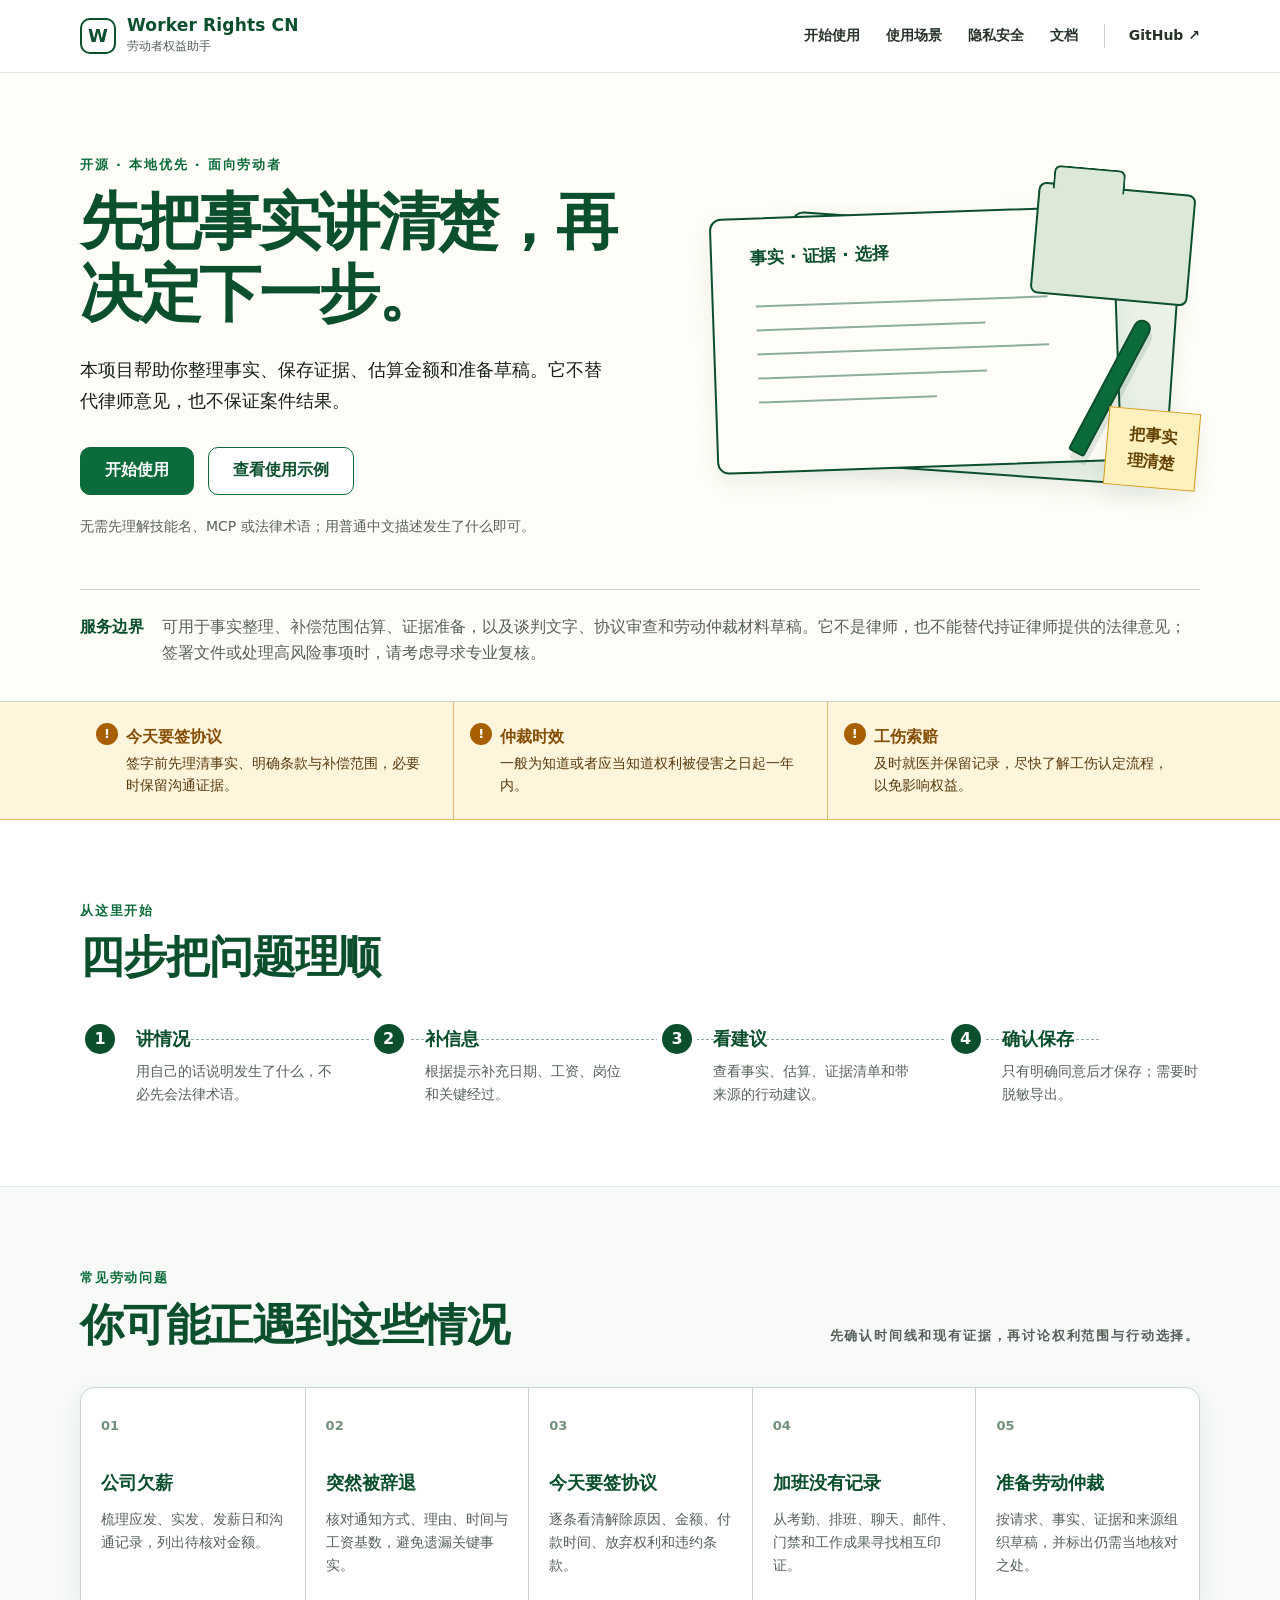
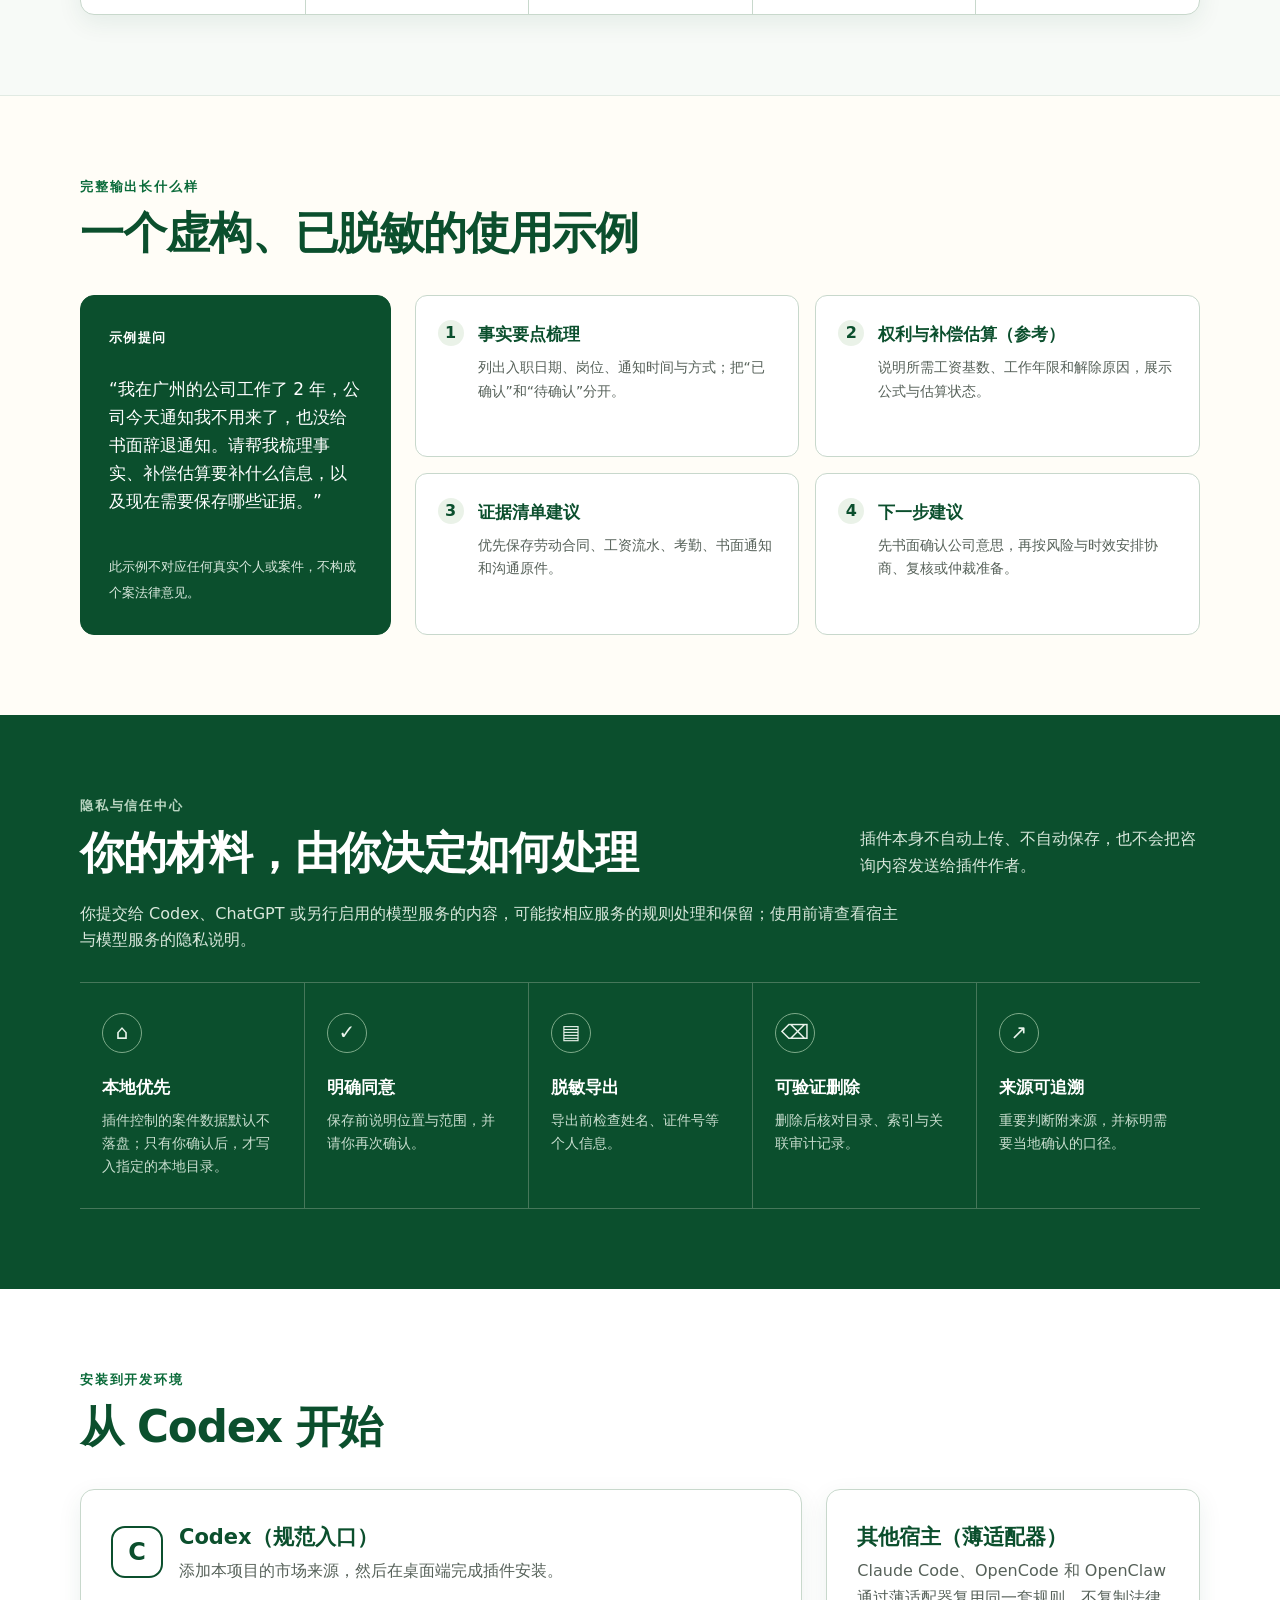
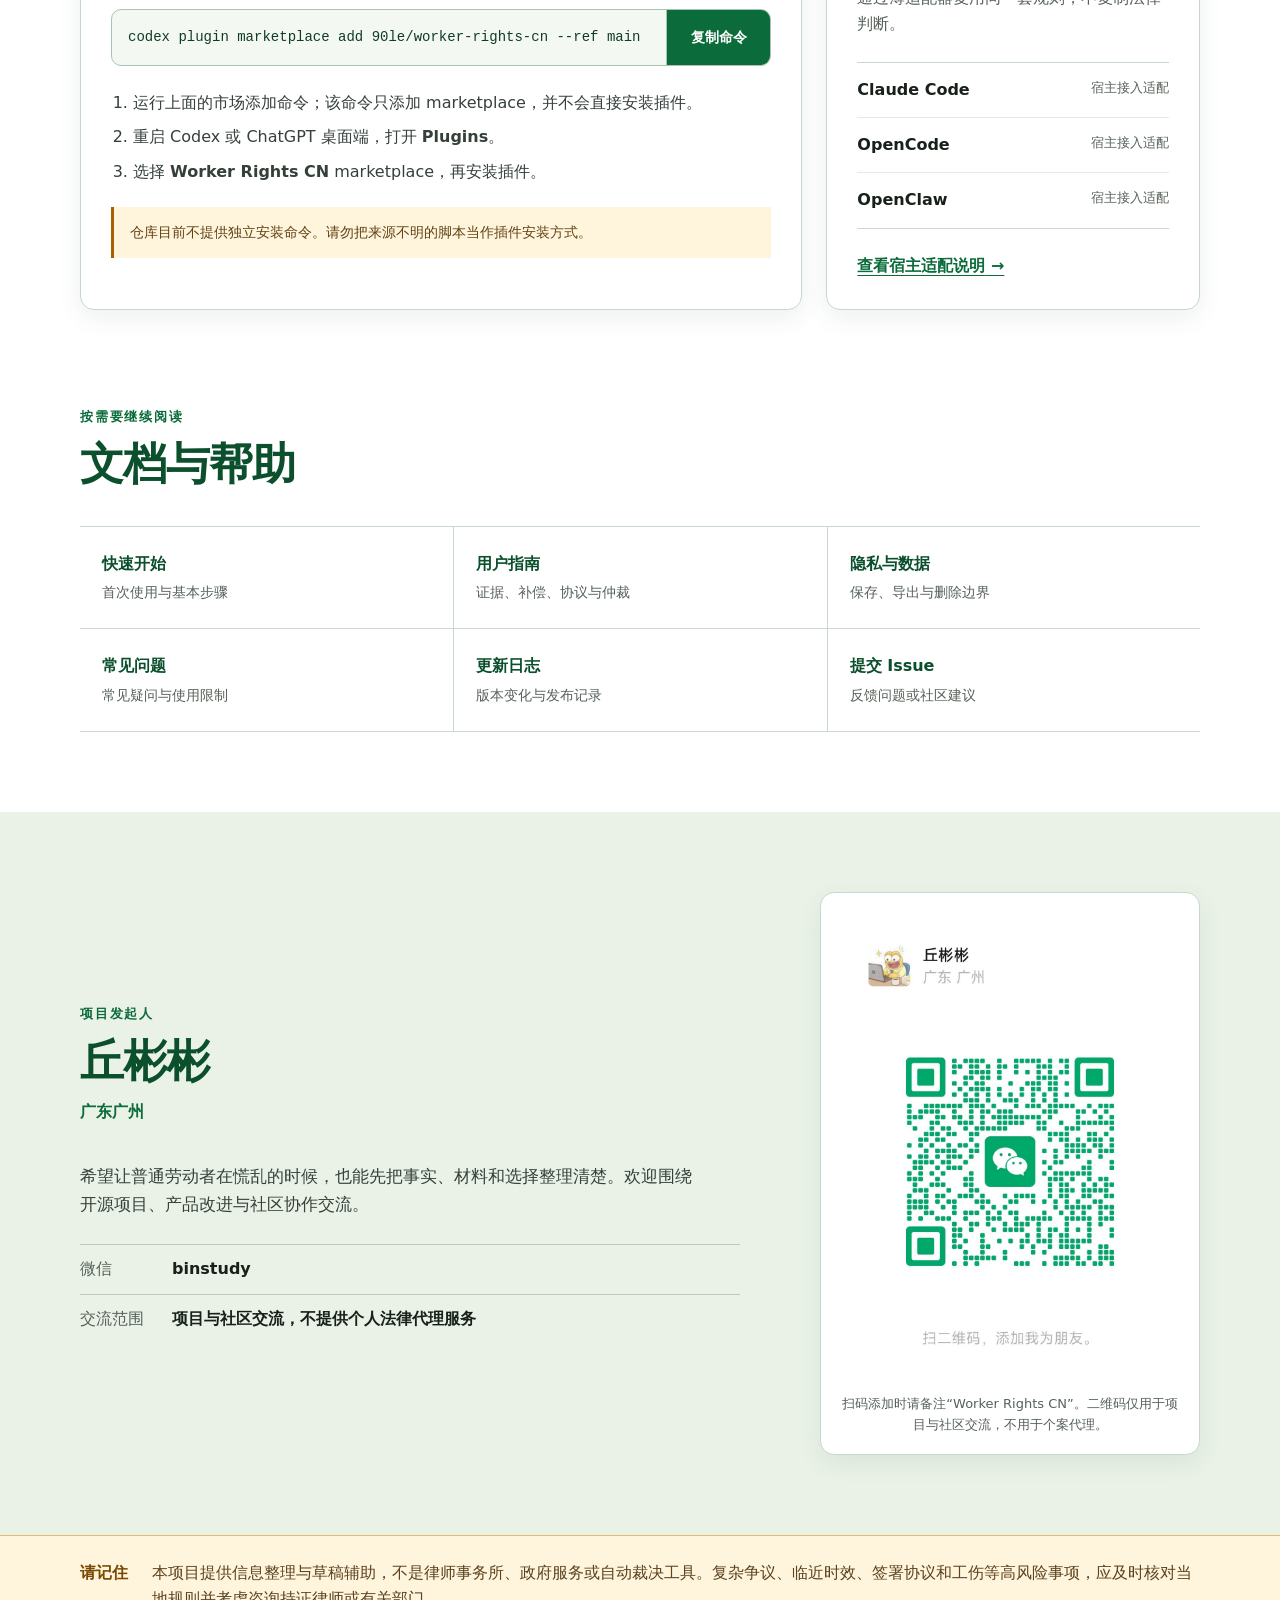
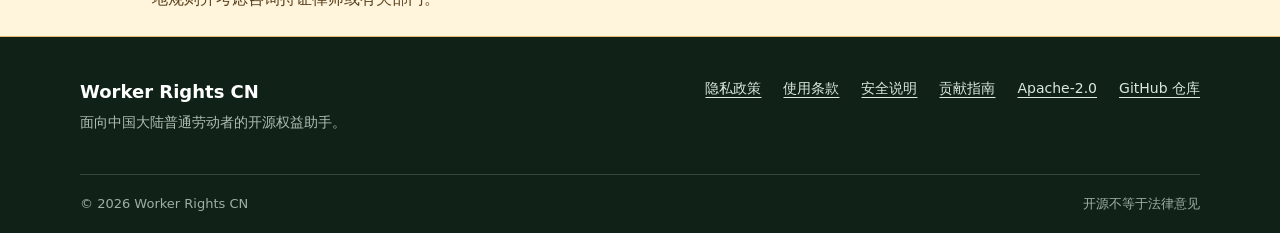
==== site/index.html @ 13c44853 "Initial open source release" ====
<!doctype html>
<html lang="zh-CN">
<head>
  <meta charset="utf-8">
  <meta name="viewport" content="width=device-width, initial-scale=1">
  <title>Worker Rights CN · 劳动者权益助手</title>
  <meta name="description" content="面向中国大陆普通劳动者的开源权益助手：整理事实、保存证据、估算金额和准备草稿。">
  <link rel="canonical" href="https://90le.github.io/worker-rights-cn/">
  <meta property="og:type" content="website">
  <meta property="og:title" content="Worker Rights CN · 劳动者权益助手">
  <meta property="og:description" content="先把事实讲清楚，再决定下一步。">
  <meta property="og:url" content="https://90le.github.io/worker-rights-cn/">
  <link rel="icon" href="assets/favicon.svg" type="image/svg+xml">
  <link rel="stylesheet" href="styles.css">
  <script src="script.js" defer></script>
</head>
<body>
  <a class="skip-link" href="#main-content">跳到主要内容</a>

  <header class="site-header">
    <div class="shell header-inner">
      <a class="brand" href="#top" aria-label="Worker Rights CN 首页">
        <span class="brand-mark" aria-hidden="true">W</span>
        <span><strong>Worker Rights CN</strong><small>劳动者权益助手</small></span>
      </a>
      <nav aria-label="主要导航">
        <a href="#start">开始使用</a>
        <a href="#scenarios">使用场景</a>
        <a href="#privacy">隐私安全</a>
        <a href="#docs">文档</a>
        <a class="github-link" href="https://github.com/90le/worker-rights-cn">GitHub<span aria-hidden="true"> ↗</span></a>
      </nav>
    </div>
  </header>

  <main id="main-content">
    <section class="hero" id="top" aria-labelledby="hero-title">
      <div class="shell hero-grid">
        <div class="hero-copy">
          <p class="project-label">开源 · 本地优先 · 面向劳动者</p>
          <h1 id="hero-title">先把事实讲清楚，再决定下一步。</h1>
          <p class="hero-lead">本项目帮助你整理事实、保存证据、估算金额和准备草稿。它不替代律师意见，也不保证案件结果。</p>
          <div class="hero-actions">
            <a class="button button-primary" href="#install">开始使用</a>
            <a class="button button-secondary" href="#example">查看使用示例</a>
          </div>
          <p class="hero-note">无需先理解技能名、MCP 或法律术语；用普通中文描述发生了什么即可。</p>
        </div>
        <div class="hero-art" aria-hidden="true">
          <div class="paper-stack paper-back"></div>
          <div class="paper-stack paper-front">
            <span class="paper-line line-long"></span><span class="paper-line"></span><span class="paper-line line-long"></span>
            <span class="paper-line"></span><span class="paper-line line-short"></span>
          </div>
          <div class="folder-shape"></div>
          <div class="pen-shape"></div>
          <div class="sticky-note">把事实<br>理清楚</div>
        </div>
      </div>
      <div class="shell boundary" aria-label="服务边界">
        <strong>服务边界</strong>
        <p>可用于事实整理、补偿范围估算、证据准备，以及谈判文字、协议审查和劳动仲裁材料草稿。它不是律师，也不能替代持证律师提供的法律意见；签署文件或处理高风险事项时，请考虑寻求专业复核。</p>
      </div>
    </section>

    <aside class="urgent-strip" aria-label="紧急提醒">
      <div class="shell urgent-grid">
        <article><strong>今天要签协议</strong><p>签字前先理清事实、明确条款与补偿范围，必要时保留沟通证据。</p></article>
        <article><strong>仲裁时效</strong><p>一般为知道或者应当知道权利被侵害之日起一年内。</p></article>
        <article><strong>工伤索赔</strong><p>及时就医并保留记录，尽快了解工伤认定流程，以免影响权益。</p></article>
      </div>
    </aside>

    <section class="section workflow" id="start" aria-labelledby="workflow-title">
      <div class="shell">
        <div class="section-heading"><p>从这里开始</p><h2 id="workflow-title">四步把问题理顺</h2></div>
        <ol class="step-rail">
          <li><span class="step-number">1</span><div><h3>讲情况</h3><p>用自己的话说明发生了什么，不必先会法律术语。</p></div></li>
          <li><span class="step-number">2</span><div><h3>补信息</h3><p>根据提示补充日期、工资、岗位和关键经过。</p></div></li>
          <li><span class="step-number">3</span><div><h3>看建议</h3><p>查看事实、估算、证据清单和带来源的行动建议。</p></div></li>
          <li><span class="step-number">4</span><div><h3>确认保存</h3><p>只有明确同意后才保存；需要时脱敏导出。</p></div></li>
        </ol>
      </div>
    </section>

    <section class="section scenarios" id="scenarios" aria-labelledby="scenarios-title">
      <div class="shell">
        <div class="section-heading split-heading"><div><p>常见劳动问题</p><h2 id="scenarios-title">你可能正遇到这些情况</h2></div><p>先确认时间线和现有证据，再讨论权利范围与行动选择。</p></div>
        <div class="scenario-list">
          <article><span>01</span><div><h3>公司欠薪</h3><p>梳理应发、实发、发薪日和沟通记录，列出待核对金额。</p></div></article>
          <article><span>02</span><div><h3>突然被辞退</h3><p>核对通知方式、理由、时间与工资基数，避免遗漏关键事实。</p></div></article>
          <article><span>03</span><div><h3>今天要签协议</h3><p>逐条看清解除原因、金额、付款时间、放弃权利和违约条款。</p></div></article>
          <article><span>04</span><div><h3>加班没有记录</h3><p>从考勤、排班、聊天、邮件、门禁和工作成果寻找相互印证。</p></div></article>
          <article><span>05</span><div><h3>准备劳动仲裁</h3><p>按请求、事实、证据和来源组织草稿，并标出仍需当地核对之处。</p></div></article>
        </div>
      </div>
    </section>

    <section class="section example" id="example" aria-labelledby="example-title">
      <div class="shell">
        <div class="section-heading"><p>完整输出长什么样</p><h2 id="example-title">一个虚构、已脱敏的使用示例</h2></div>
        <div class="example-layout">
          <aside class="sample-prompt">
            <span>示例提问</span>
            <p>“我在广州的公司工作了 2 年，公司今天通知我不用来了，也没给书面辞退通知。请帮我梳理事实、补偿估算要补什么信息，以及现在需要保存哪些证据。”</p>
            <small>此示例不对应任何真实个人或案件，不构成个案法律意见。</small>
          </aside>
          <div class="answer-grid" aria-label="示例回答的四个部分">
            <article><b>1</b><h3>事实要点梳理</h3><p>列出入职日期、岗位、通知时间与方式；把“已确认”和“待确认”分开。</p></article>
            <article><b>2</b><h3>权利与补偿估算（参考）</h3><p>说明所需工资基数、工作年限和解除原因，展示公式与估算状态。</p></article>
            <article><b>3</b><h3>证据清单建议</h3><p>优先保存劳动合同、工资流水、考勤、书面通知和沟通原件。</p></article>
            <article><b>4</b><h3>下一步建议</h3><p>先书面确认公司意思，再按风险与时效安排协商、复核或仲裁准备。</p></article>
          </div>
        </div>
      </div>
    </section>

    <section class="section trust" id="privacy" aria-labelledby="privacy-title">
      <div class="shell">
        <div class="section-heading light-heading"><p>隐私与信任中心</p><h2 id="privacy-title">你的材料，由你决定如何处理</h2><span>插件本身不自动上传、不自动保存，也不会把咨询内容发送给插件作者。</span></div>
        <p class="host-privacy-note">你提交给 Codex、ChatGPT 或另行启用的模型服务的内容，可能按相应服务的规则处理和保留；使用前请查看宿主与模型服务的隐私说明。</p>
        <div class="trust-rail">
          <article><span aria-hidden="true">⌂</span><h3>本地优先</h3><p>插件控制的案件数据默认不落盘；只有你确认后，才写入指定的本地目录。</p></article>
          <article><span aria-hidden="true">✓</span><h3>明确同意</h3><p>保存前说明位置与范围，并请你再次确认。</p></article>
          <article><span aria-hidden="true">▤</span><h3>脱敏导出</h3><p>导出前检查姓名、证件号等个人信息。</p></article>
          <article><span aria-hidden="true">⌫</span><h3>可验证删除</h3><p>删除后核对目录、索引与关联审计记录。</p></article>
          <article><span aria-hidden="true">↗</span><h3>来源可追溯</h3><p>重要判断附来源，并标明需要当地确认的口径。</p></article>
        </div>
      </div>
    </section>

    <section class="section install" id="install" aria-labelledby="install-title">
      <div class="shell">
        <div class="section-heading"><p>安装到开发环境</p><h2 id="install-title">从 Codex 开始</h2></div>
        <div class="install-layout">
          <article class="codex-card">
            <div><span class="host-logo" aria-hidden="true">C</span><div><h3>Codex（规范入口）</h3><p>添加本项目的市场来源，然后在桌面端完成插件安装。</p></div></div>
            <div class="command-row">
              <code>codex plugin marketplace add 90le/worker-rights-cn --ref main</code>
              <button type="button" onclick="copyInstallCommand(this)" aria-label="复制 Codex 市场命令">复制命令</button>
            </div>
            <ol>
              <li>运行上面的市场添加命令；该命令只添加 marketplace，并不会直接安装插件。</li>
              <li>重启 Codex 或 ChatGPT 桌面端，打开 <strong>Plugins</strong>。</li>
              <li>选择 <strong>Worker Rights CN</strong> marketplace，再安装插件。</li>
            </ol>
            <p class="install-warning">仓库目前不提供独立安装命令。请勿把来源不明的脚本当作插件安装方式。</p>
          </article>
          <div class="adapter-panel">
            <h3>其他宿主（薄适配器）</h3>
            <p>Claude Code、OpenCode 和 OpenClaw 通过薄适配器复用同一套规则，不复制法律判断。</p>
            <ul><li><strong>Claude Code</strong><span>宿主接入适配</span></li><li><strong>OpenCode</strong><span>宿主接入适配</span></li><li><strong>OpenClaw</strong><span>宿主接入适配</span></li></ul>
            <a href="https://github.com/90le/worker-rights-cn/blob/main/plugins/worker-rights-cn/adapters/README.md">查看宿主适配说明<span aria-hidden="true"> →</span></a>
          </div>
        </div>
      </div>
    </section>

    <section class="section docs" id="docs" aria-labelledby="docs-title">
      <div class="shell">
        <div class="section-heading"><p>按需要继续阅读</p><h2 id="docs-title">文档与帮助</h2></div>
        <div class="doc-links">
          <a href="https://github.com/90le/worker-rights-cn/blob/main/docs/%E5%BF%AB%E9%80%9F%E5%BC%80%E5%A7%8B.md"><strong>快速开始</strong><span>首次使用与基本步骤</span></a>
          <a href="https://github.com/90le/worker-rights-cn/tree/main/docs"><strong>用户指南</strong><span>证据、补偿、协议与仲裁</span></a>
          <a href="https://github.com/90le/worker-rights-cn/blob/main/docs/%E9%9A%90%E7%A7%81%E4%B8%8E%E6%9C%AC%E5%9C%B0%E5%AD%98%E5%82%A8.md"><strong>隐私与数据</strong><span>保存、导出与删除边界</span></a>
          <a href="https://github.com/90le/worker-rights-cn/blob/main/docs/%E5%B8%B8%E8%A7%81%E9%97%AE%E9%A2%98.md"><strong>常见问题</strong><span>常见疑问与使用限制</span></a>
          <a href="https://github.com/90le/worker-rights-cn/blob/main/CHANGELOG.md"><strong>更新日志</strong><span>版本变化与发布记录</span></a>
          <a href="https://github.com/90le/worker-rights-cn/issues"><strong>提交 Issue</strong><span>反馈问题或社区建议</span></a>
        </div>
      </div>
    </section>

    <section class="section author" aria-labelledby="author-title">
      <div class="shell author-layout">
        <div class="author-copy">
          <p>项目发起人</p>
          <h2 id="author-title">丘彬彬</h2>
          <span class="location">广东广州</span>
          <p>希望让普通劳动者在慌乱的时候，也能先把事实、材料和选择整理清楚。欢迎围绕开源项目、产品改进与社区协作交流。</p>
          <dl><div><dt>微信</dt><dd>binstudy</dd></div><div><dt>交流范围</dt><dd>项目与社区交流，不提供个人法律代理服务</dd></div></dl>
        </div>
        <figure class="author-contact">
          <img class="author-image" src="assets/author-wechat.jpg" alt="丘彬彬的微信联系二维码" width="860" height="1160">
          <figcaption>扫码添加时请备注“Worker Rights CN”。二维码仅用于项目与社区交流，不用于个案代理。</figcaption>
        </figure>
      </div>
    </section>

    <aside class="closing-boundary">
      <div class="shell"><strong>请记住</strong><p>本项目提供信息整理与草稿辅助，不是律师事务所、政府服务或自动裁决工具。复杂争议、临近时效、签署协议和工伤等高风险事项，应及时核对当地规则并考虑咨询持证律师或有关部门。</p></div>
    </aside>
  </main>

  <footer class="site-footer">
    <div class="shell footer-top">
      <div><strong>Worker Rights CN</strong><p>面向中国大陆普通劳动者的开源权益助手。</p></div>
      <nav aria-label="政策与社区链接">
        <a href="https://90le.github.io/worker-rights-cn/privacy.html">隐私政策</a>
        <a href="https://90le.github.io/worker-rights-cn/terms.html">使用条款</a>
        <a href="https://90le.github.io/worker-rights-cn/security.html">安全说明</a>
        <a href="https://github.com/90le/worker-rights-cn/blob/main/CONTRIBUTING.md">贡献指南</a>
        <a href="https://github.com/90le/worker-rights-cn/blob/main/LICENSE">Apache-2.0</a>
        <a href="https://github.com/90le/worker-rights-cn">GitHub 仓库</a>
      </nav>
    </div>
    <div class="shell footer-bottom"><span>© 2026 Worker Rights CN</span><span>开源不等于法律意见</span></div>
  </footer>
</body>
</html>
---- site/styles.css ----
:root {
  color-scheme: light;
  --green-900: #0b4f2d;
  --green-700: #0b6b3a;
  --green-100: #eaf2e8;
  --paper: #fffdf7;
  --white: #ffffff;
  --ink: #172019;
  --muted: #566159;
  --border: #c8d8cc;
  --amber: #a85f00;
  --amber-pale: #fff4dc;
  --shadow: 0 8px 24px rgba(11, 79, 45, 0.08);
  --font: system-ui, -apple-system, BlinkMacSystemFont, "Segoe UI", "PingFang SC", "Microsoft YaHei", sans-serif;
}

*, *::before, *::after { box-sizing: border-box; }
html { scroll-behavior: smooth; }
body { margin: 0; background: var(--white); color: var(--ink); font-family: var(--font); font-size: 16px; line-height: 1.65; }
img { display: block; max-width: 100%; }
a { color: inherit; text-decoration-thickness: 1px; text-underline-offset: 4px; }
button, a { -webkit-tap-highlight-color: transparent; }
button { font: 700 14px/1 var(--font); }
.shell { width: min(1120px, calc(100% - 48px)); margin-inline: auto; }
.skip-link { position: fixed; z-index: 100; top: 8px; left: 8px; padding: 10px 16px; background: var(--green-900); color: var(--white); transform: translateY(-160%); }
.skip-link:focus { transform: translateY(0); }
:focus-visible { outline: 3px solid #172019; outline-offset: 4px; border-radius: 4px; box-shadow: 0 0 0 7px #ffffff; }

.site-header { position: sticky; z-index: 20; top: 0; border-bottom: 1px solid #dfe9e1; background: rgba(255, 255, 255, 0.96); }
.header-inner { min-height: 72px; display: flex; align-items: center; justify-content: space-between; gap: 32px; }
.brand { display: flex; align-items: center; gap: 11px; color: var(--green-900); text-decoration: none; }
.brand-mark { width: 36px; height: 36px; display: grid; place-items: center; border: 2px solid var(--green-900); border-radius: 10px; font-size: 18px; font-weight: 900; }
.brand strong { display: block; font-size: 17px; line-height: 1.2; letter-spacing: .01em; }
.brand small { display: block; margin-top: 2px; color: var(--muted); font-size: 12px; }
.site-header nav { display: flex; align-items: center; gap: 26px; }
.site-header nav a { color: #273329; font-size: 14px; font-weight: 650; text-decoration: none; }
.site-header nav a:hover { color: var(--green-700); }
.github-link { padding-left: 24px; border-left: 1px solid var(--border); }

.hero { padding: 68px 0 34px; background: var(--paper); border-bottom: 1px solid var(--border); }
.hero-grid { display: grid; grid-template-columns: 1.02fr .98fr; align-items: center; gap: 64px; min-height: 410px; }
.project-label, .section-heading > p, .section-heading > div > p, .author-copy > p:first-child { margin: 0 0 10px; color: var(--green-700); font-size: 13px; font-weight: 800; letter-spacing: .14em; }
.hero h1 { margin: 0; max-width: 680px; color: var(--green-900); font-size: clamp(42px, 5vw, 62px); line-height: 1.16; letter-spacing: -.04em; }
.hero-lead { max-width: 620px; margin: 24px 0 0; font-size: 18px; line-height: 1.75; }
.hero-actions { display: flex; gap: 14px; margin-top: 30px; }
.button { display: inline-flex; min-height: 48px; align-items: center; justify-content: center; padding: 0 24px; border: 1px solid var(--green-700); border-radius: 10px; font-weight: 750; text-decoration: none; }
.button-primary { background: var(--green-700); color: var(--white); }
.button-primary:hover { background: var(--green-900); }
.button-secondary { background: var(--white); color: var(--green-900); }
.hero-note { margin: 20px 0 0; color: var(--muted); font-size: 14px; }
.hero-art { position: relative; height: 340px; }
.paper-stack { position: absolute; border: 2px solid var(--green-900); border-radius: 12px; background: var(--paper); box-shadow: var(--shadow); }
.paper-back { inset: 48px 26px 42px 100px; transform: rotate(4deg); background: var(--green-100); }
.paper-front { inset: 36px 82px 48px 30px; padding: 64px 42px 32px; transform: rotate(-2deg); }
.paper-front::before { content: "事实 · 证据 · 选择"; position: absolute; top: 24px; left: 38px; color: var(--green-900); font-size: 17px; font-weight: 800; }
.paper-line { display: block; width: 72%; height: 2px; margin: 22px 0; background: #8daf9a; }
.line-long { width: 92%; }
.line-short { width: 56%; }
.folder-shape { position: absolute; top: 12px; right: 8px; width: 158px; height: 112px; border: 2px solid var(--green-900); border-radius: 8px; background: #dce9d8; transform: rotate(5deg); }
.folder-shape::before { content: ""; position: absolute; top: -20px; left: 12px; width: 72px; height: 24px; border: 2px solid var(--green-900); border-bottom: 0; border-radius: 7px 7px 0 0; background: #dce9d8; }
.pen-shape { position: absolute; z-index: 3; right: 80px; bottom: 54px; width: 18px; height: 150px; border: 2px solid var(--green-900); border-radius: 9px 9px 3px 3px; background: var(--green-700); transform: rotate(28deg); box-shadow: 5px 7px 0 rgba(11, 79, 45, .12); }
.sticky-note { position: absolute; z-index: 4; right: 2px; bottom: 28px; width: 92px; min-height: 78px; display: grid; place-items: center; padding: 10px; border: 1px solid #cf991d; background: #fff1be; color: #634100; text-align: center; font-weight: 800; transform: rotate(5deg); box-shadow: var(--shadow); }
.boundary { display: flex; gap: 18px; margin-top: 38px; padding-top: 24px; border-top: 1px solid var(--border); }
.boundary strong { flex: 0 0 auto; color: var(--green-900); }
.boundary p { margin: 0; color: var(--muted); }

.urgent-strip { border-bottom: 1px solid #e4b86e; background: var(--amber-pale); color: #583a0d; }
.urgent-grid { display: grid; grid-template-columns: repeat(3, 1fr); }
.urgent-grid article { position: relative; padding: 22px 30px 22px 46px; }
.urgent-grid article + article { border-left: 1px solid #e4b86e; }
.urgent-grid article::before { content: "!"; position: absolute; left: 16px; top: 21px; width: 22px; height: 22px; display: grid; place-items: center; border-radius: 50%; background: var(--amber); color: var(--white); font-size: 13px; font-weight: 900; }
.urgent-grid strong { color: #854e05; }
.urgent-grid p { margin: 3px 0 0; font-size: 14px; line-height: 1.55; }

.section { padding: 80px 0; }
.section-heading { margin-bottom: 36px; }
.section-heading h2, .author h2 { margin: 0; color: var(--green-900); font-size: clamp(30px, 3.4vw, 44px); line-height: 1.2; letter-spacing: -.025em; }
.split-heading { display: flex; align-items: end; justify-content: space-between; gap: 48px; }
.split-heading > p { max-width: 420px; margin: 0 0 4px; color: var(--muted); }
.step-rail { position: relative; display: grid; grid-template-columns: repeat(4, 1fr); gap: 34px; margin: 0; padding: 0; list-style: none; }
.step-rail::before { content: ""; position: absolute; top: 20px; right: 9%; left: 9%; border-top: 1px dashed #8eaf98; }
.step-rail li { position: relative; display: flex; gap: 16px; align-items: flex-start; }
.step-number { position: relative; z-index: 1; flex: 0 0 40px; height: 40px; display: grid; place-items: center; border: 5px solid var(--white); border-radius: 50%; background: var(--green-900); color: var(--white); font-weight: 800; }
.step-rail h3 { margin: 5px 0 6px; color: var(--green-900); font-size: 18px; }
.step-rail p { margin: 0; color: var(--muted); font-size: 14px; }

.scenarios { background: #f7faf7; border-block: 1px solid #e1eae3; }
.scenario-list { display: grid; grid-template-columns: repeat(5, 1fr); border: 1px solid var(--border); border-radius: 14px; background: var(--white); overflow: hidden; box-shadow: var(--shadow); }
.scenario-list article { min-height: 226px; padding: 24px 20px; }
.scenario-list article + article { border-left: 1px solid var(--border); }
.scenario-list span { color: #72917c; font-size: 13px; font-weight: 800; }
.scenario-list h3 { margin: 30px 0 10px; color: var(--green-900); font-size: 18px; }
.scenario-list p { margin: 0; color: var(--muted); font-size: 14px; }

.example { background: var(--paper); }
.example-layout { display: grid; grid-template-columns: .85fr 2.15fr; gap: 24px; }
.sample-prompt { padding: 28px; border: 1px solid var(--green-900); border-radius: 14px; background: var(--green-900); color: var(--white); }
.sample-prompt span { font-size: 13px; font-weight: 800; letter-spacing: .1em; }
.sample-prompt p { margin: 24px 0 38px; font-size: 17px; }
.sample-prompt small { color: #d8e8dd; }
.answer-grid { display: grid; grid-template-columns: repeat(2, 1fr); gap: 16px; }
.answer-grid article { position: relative; padding: 24px 24px 24px 62px; border: 1px solid var(--border); border-radius: 12px; background: var(--white); }
.answer-grid b { position: absolute; top: 24px; left: 22px; width: 26px; height: 26px; display: grid; place-items: center; border-radius: 50%; background: var(--green-100); color: var(--green-900); }
.answer-grid h3 { margin: 0 0 8px; color: var(--green-900); font-size: 17px; }
.answer-grid p { margin: 0; color: var(--muted); font-size: 14px; }

.trust { background: var(--green-900); color: var(--white); }
.light-heading { display: grid; grid-template-columns: 1fr auto; align-items: end; }
.light-heading > p { grid-column: 1 / -1; color: #b9d5c1; }
.light-heading h2 { color: var(--white); }
.light-heading span { max-width: 340px; color: #d9e8dc; }
.host-privacy-note { max-width: 820px; margin: -14px 0 28px; color: #d9e8dc; }
.trust-rail { display: grid; grid-template-columns: repeat(5, 1fr); border-block: 1px solid #46775a; }
.trust-rail article { padding: 30px 22px; }
.trust-rail article + article { border-left: 1px solid #46775a; }
.trust-rail article > span { width: 40px; height: 40px; display: grid; place-items: center; border: 1px solid #7daa89; border-radius: 50%; color: #eaf4ec; font-size: 20px; }
.trust-rail h3 { margin: 20px 0 8px; font-size: 17px; }
.trust-rail p { margin: 0; color: #c8ddce; font-size: 14px; }

.install-layout { display: grid; grid-template-columns: 1.45fr .75fr; gap: 24px; }
.codex-card, .adapter-panel { padding: 30px; border: 1px solid var(--border); border-radius: 14px; background: var(--white); box-shadow: var(--shadow); }
.codex-card > div:first-child { display: flex; align-items: center; gap: 16px; }
.host-logo { flex: 0 0 52px; height: 52px; display: grid; place-items: center; border: 2px solid var(--green-900); border-radius: 14px; color: var(--green-900); font-size: 24px; font-weight: 900; }
.codex-card h3, .adapter-panel h3 { margin: 0; color: var(--green-900); font-size: 21px; }
.codex-card > div:first-child p, .adapter-panel > p { margin: 4px 0 0; color: var(--muted); }
.command-row { display: flex; align-items: stretch; margin: 24px 0; border: 1px solid #abc3b1; border-radius: 10px; overflow: hidden; background: #f3f8f3; }
.command-row code { min-width: 0; flex: 1; padding: 16px; overflow-wrap: anywhere; color: #123b23; font-family: ui-monospace, SFMono-Regular, Consolas, monospace; font-size: 14px; }
.command-row button { min-width: 104px; border: 0; border-left: 1px solid #abc3b1; background: var(--green-700); color: var(--white); cursor: pointer; }
.command-row button:hover { background: var(--green-900); }
.codex-card ol { padding-left: 22px; color: #354039; }
.codex-card li + li { margin-top: 8px; }
.install-warning { margin: 22px 0 0; padding: 14px 16px; border-left: 3px solid var(--amber); background: var(--amber-pale); color: #614313; font-size: 14px; }
.adapter-panel ul { margin: 24px 0; padding: 0; border-block: 1px solid var(--border); list-style: none; }
.adapter-panel li { display: flex; justify-content: space-between; gap: 12px; padding: 14px 0; }
.adapter-panel li + li { border-top: 1px solid #e3ebe5; }
.adapter-panel li span { color: var(--muted); font-size: 13px; }
.adapter-panel a { color: var(--green-700); font-weight: 750; }

.docs { padding-top: 16px; }
.doc-links { display: grid; grid-template-columns: repeat(3, 1fr); border-block: 1px solid var(--border); }
.doc-links a { display: flex; flex-direction: column; padding: 24px 22px; text-decoration: none; }
.doc-links a:nth-child(-n + 3) { border-bottom: 1px solid var(--border); }
.doc-links a:not(:nth-child(3n + 1)) { border-left: 1px solid var(--border); }
.doc-links a:hover { background: var(--green-100); }
.doc-links strong { color: var(--green-900); }
.doc-links span { margin-top: 4px; color: var(--muted); font-size: 14px; }

.author { background: var(--green-100); }
.author-layout { display: grid; grid-template-columns: 1fr 380px; align-items: center; gap: 80px; }
.location { display: inline-block; margin: 12px 0 20px; color: var(--green-700); font-weight: 750; }
.author-copy > p:not(:first-child) { max-width: 620px; color: #354139; font-size: 17px; }
.author-copy dl { margin: 26px 0 0; }
.author-copy dl div { display: grid; grid-template-columns: 92px 1fr; padding: 11px 0; border-top: 1px solid #b9ccbd; }
.author-copy dt { color: var(--muted); }
.author-copy dd { margin: 0; font-weight: 700; }
.author-contact { margin: 0; padding: 18px; border: 1px solid var(--border); border-radius: 14px; background: var(--white); box-shadow: var(--shadow); }
.author-image { width: 100%; max-height: 470px; object-fit: contain; background: var(--white); }
.author-contact figcaption { margin-top: 12px; color: var(--muted); font-size: 13px; text-align: center; }

.closing-boundary { border-block: 1px solid #e4b86e; background: var(--amber-pale); }
.closing-boundary .shell { display: flex; gap: 24px; padding-block: 24px; }
.closing-boundary strong { flex: 0 0 auto; color: #794802; }
.closing-boundary p { margin: 0; color: #5b421d; }
.site-footer { background: #102218; color: #dce8df; }
.footer-top { display: flex; justify-content: space-between; gap: 48px; padding-block: 40px; }
.footer-top strong { color: var(--white); font-size: 18px; }
.footer-top p { margin: 4px 0 0; color: #aebeb2; font-size: 14px; }
.footer-top nav { display: flex; flex-wrap: wrap; justify-content: flex-end; gap: 12px 22px; max-width: 580px; }
.footer-top nav a { color: #dce8df; font-size: 14px; }
.footer-bottom { display: flex; justify-content: space-between; padding-block: 18px; border-top: 1px solid #34463a; color: #9eb0a3; font-size: 13px; }

@media (max-width: 1024px) {
  .site-header nav { gap: 16px; }
  .hero-grid { gap: 24px; }
  .hero-art { transform: scale(.88); transform-origin: center; }
  .step-rail { grid-template-columns: repeat(2, 1fr); row-gap: 28px; }
  .step-rail::before { display: none; }
  .scenario-list { grid-template-columns: repeat(2, 1fr); }
  .scenario-list article { min-height: 180px; border-bottom: 1px solid var(--border); }
  .scenario-list article + article { border-left: 0; }
  .scenario-list article:nth-child(even) { border-left: 1px solid var(--border); }
  .scenario-list article:last-child { grid-column: 1 / -1; border-bottom: 0; }
  .trust-rail { grid-template-columns: repeat(3, 1fr); }
  .trust-rail article + article { border-left: 0; }
  .trust-rail article:not(:nth-child(3n + 1)) { border-left: 1px solid #46775a; }
  .trust-rail article:nth-child(-n + 3) { border-bottom: 1px solid #46775a; }
  .install-layout { grid-template-columns: 1fr; }
}

@media (max-width: 767px) {
  .shell { width: min(100% - 40px, 1120px); }
  .site-header { position: static; }
  .header-inner { display: block; padding-block: 14px; }
  .brand { width: max-content; }
  .site-header nav { margin-top: 14px; padding-top: 12px; border-top: 1px solid #e3ebe5; gap: 10px 18px; flex-wrap: wrap; }
  .site-header nav a { font-size: 13px; }
  .github-link { padding-left: 0; border-left: 0; }
  .hero { padding-top: 46px; }
  .hero-grid { grid-template-columns: 1fr; }
  .hero h1 { font-size: clamp(39px, 12vw, 52px); }
  .hero-lead { font-size: 17px; }
  .hero-actions { flex-direction: column; }
  .button { width: 100%; }
  .hero-art { height: 300px; transform: none; }
  .paper-back { inset: 45px 20px 36px 70px; }
  .paper-front { inset: 35px 60px 44px 4px; padding-inline: 28px; }
  .folder-shape { width: 130px; height: 96px; }
  .pen-shape { right: 60px; }
  .sticky-note { right: -5px; bottom: 20px; }
  .boundary { display: block; margin-top: 20px; }
  .boundary p { margin-top: 6px; }
  .urgent-grid { grid-template-columns: 1fr; }
  .urgent-grid article + article { border-top: 1px solid #e4b86e; border-left: 0; }
  .section { padding: 60px 0; }
  .split-heading, .light-heading { display: block; }
  .split-heading > p, .light-heading span { display: block; margin-top: 16px; }
  .step-rail { grid-template-columns: 1fr; }
  .scenario-list { grid-template-columns: 1fr; }
  .scenario-list article, .scenario-list article:nth-child(even) { min-height: 0; border-right: 0; border-bottom: 1px solid var(--border); border-left: 0; }
  .scenario-list article:last-child { grid-column: auto; }
  .scenario-list h3 { margin-top: 16px; }
  .example-layout, .answer-grid { grid-template-columns: 1fr; }
  .trust-rail { grid-template-columns: 1fr; }
  .trust-rail article, .trust-rail article:not(:nth-child(3n + 1)) { border-right: 0; border-bottom: 1px solid #46775a; border-left: 0; }
  .trust-rail article:last-child { border-bottom: 0; }
  .codex-card, .adapter-panel { padding: 22px; }
  .command-row { display: block; }
  .command-row code { display: block; }
  .command-row button { width: 100%; min-height: 46px; border-top: 1px solid #abc3b1; border-left: 0; }
  .doc-links { grid-template-columns: 1fr; }
  .doc-links a, .doc-links a:nth-child(-n + 3), .doc-links a:not(:nth-child(3n + 1)) { border-right: 0; border-bottom: 1px solid var(--border); border-left: 0; }
  .doc-links a:last-child { border-bottom: 0; }
  .author-layout { grid-template-columns: 1fr; gap: 36px; }
  .author-contact { width: 100%; max-width: 420px; margin-inline: auto; }
  .author-image { max-height: none; }
  .closing-boundary .shell, .footer-top, .footer-bottom { display: block; }
  .closing-boundary p { margin-top: 6px; }
  .footer-top nav { justify-content: flex-start; margin-top: 24px; }
  .footer-bottom span { display: block; }
  .footer-bottom span + span { margin-top: 5px; }
}

@media (prefers-reduced-motion: reduce) {
  html { scroll-behavior: auto; }
  *, *::before, *::after { animation-duration: 0.01ms !important; animation-iteration-count: 1 !important; transition-duration: 0.01ms !important; }
}
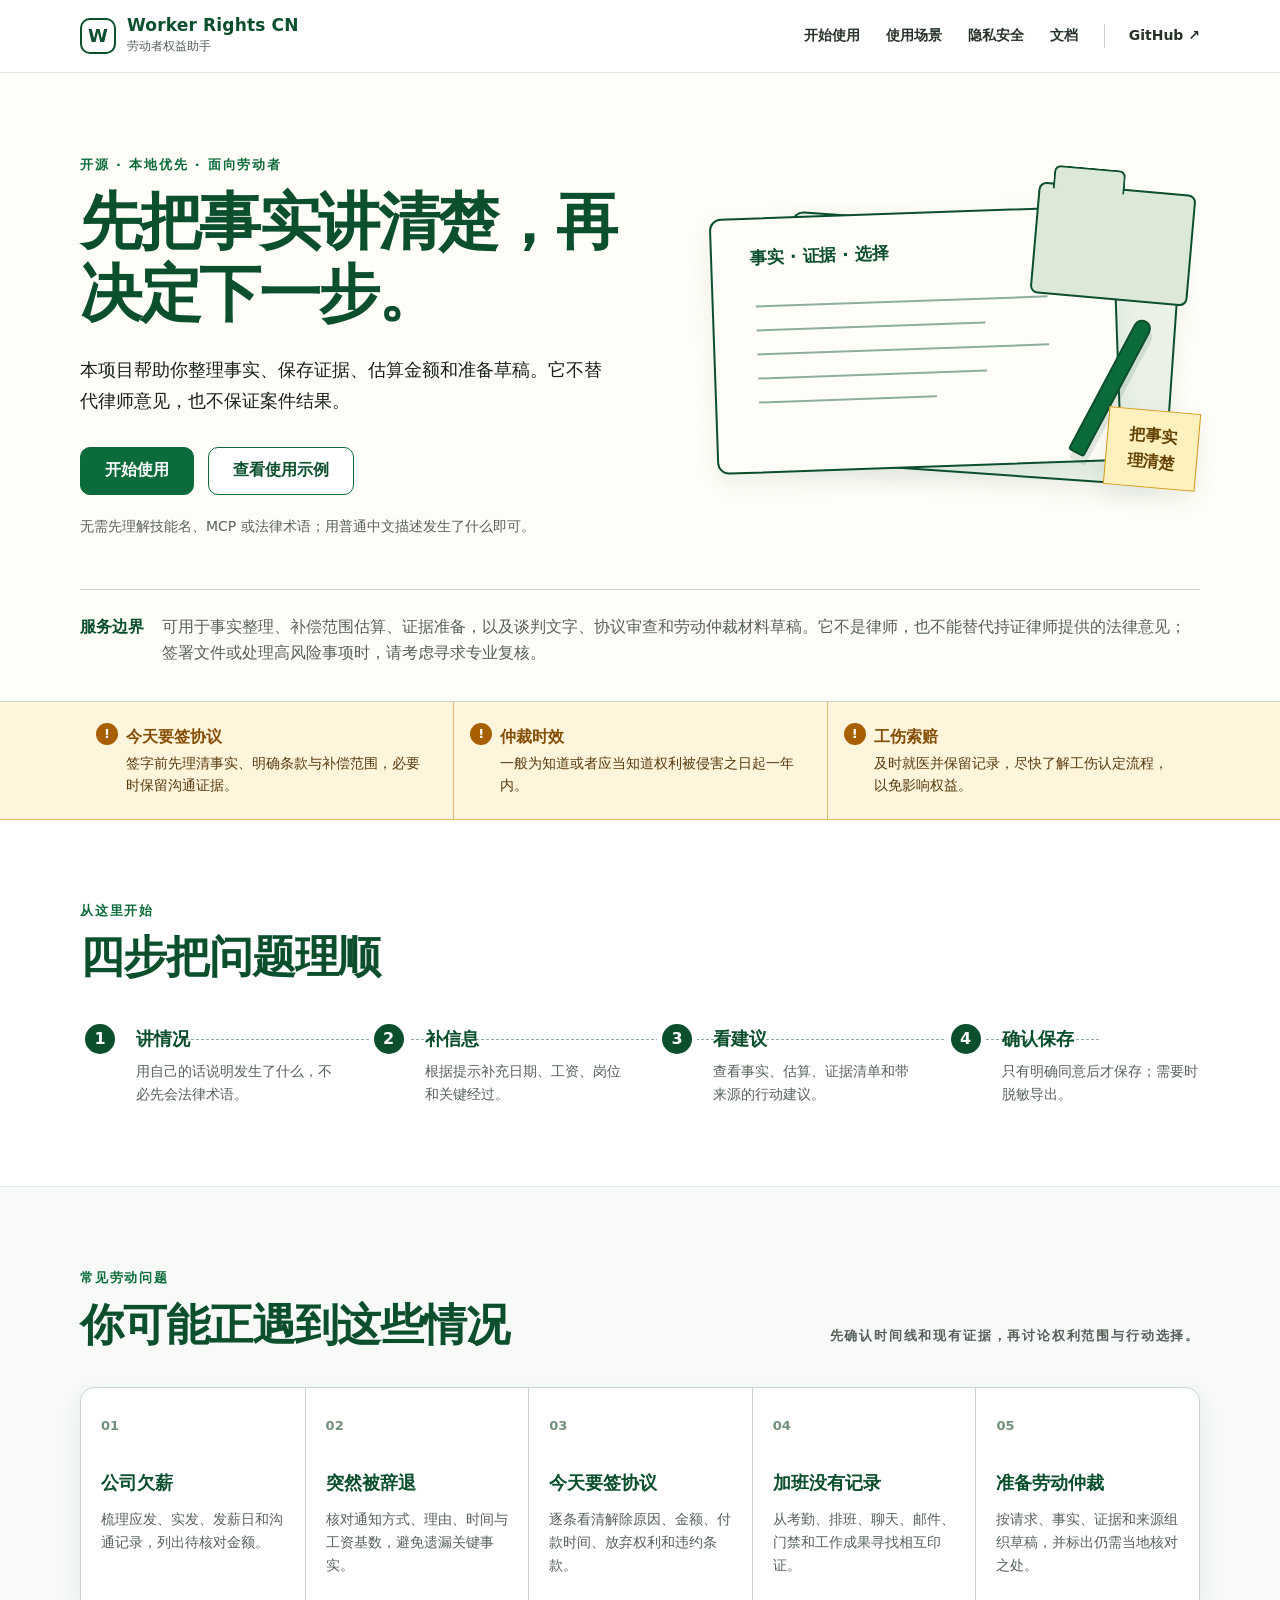
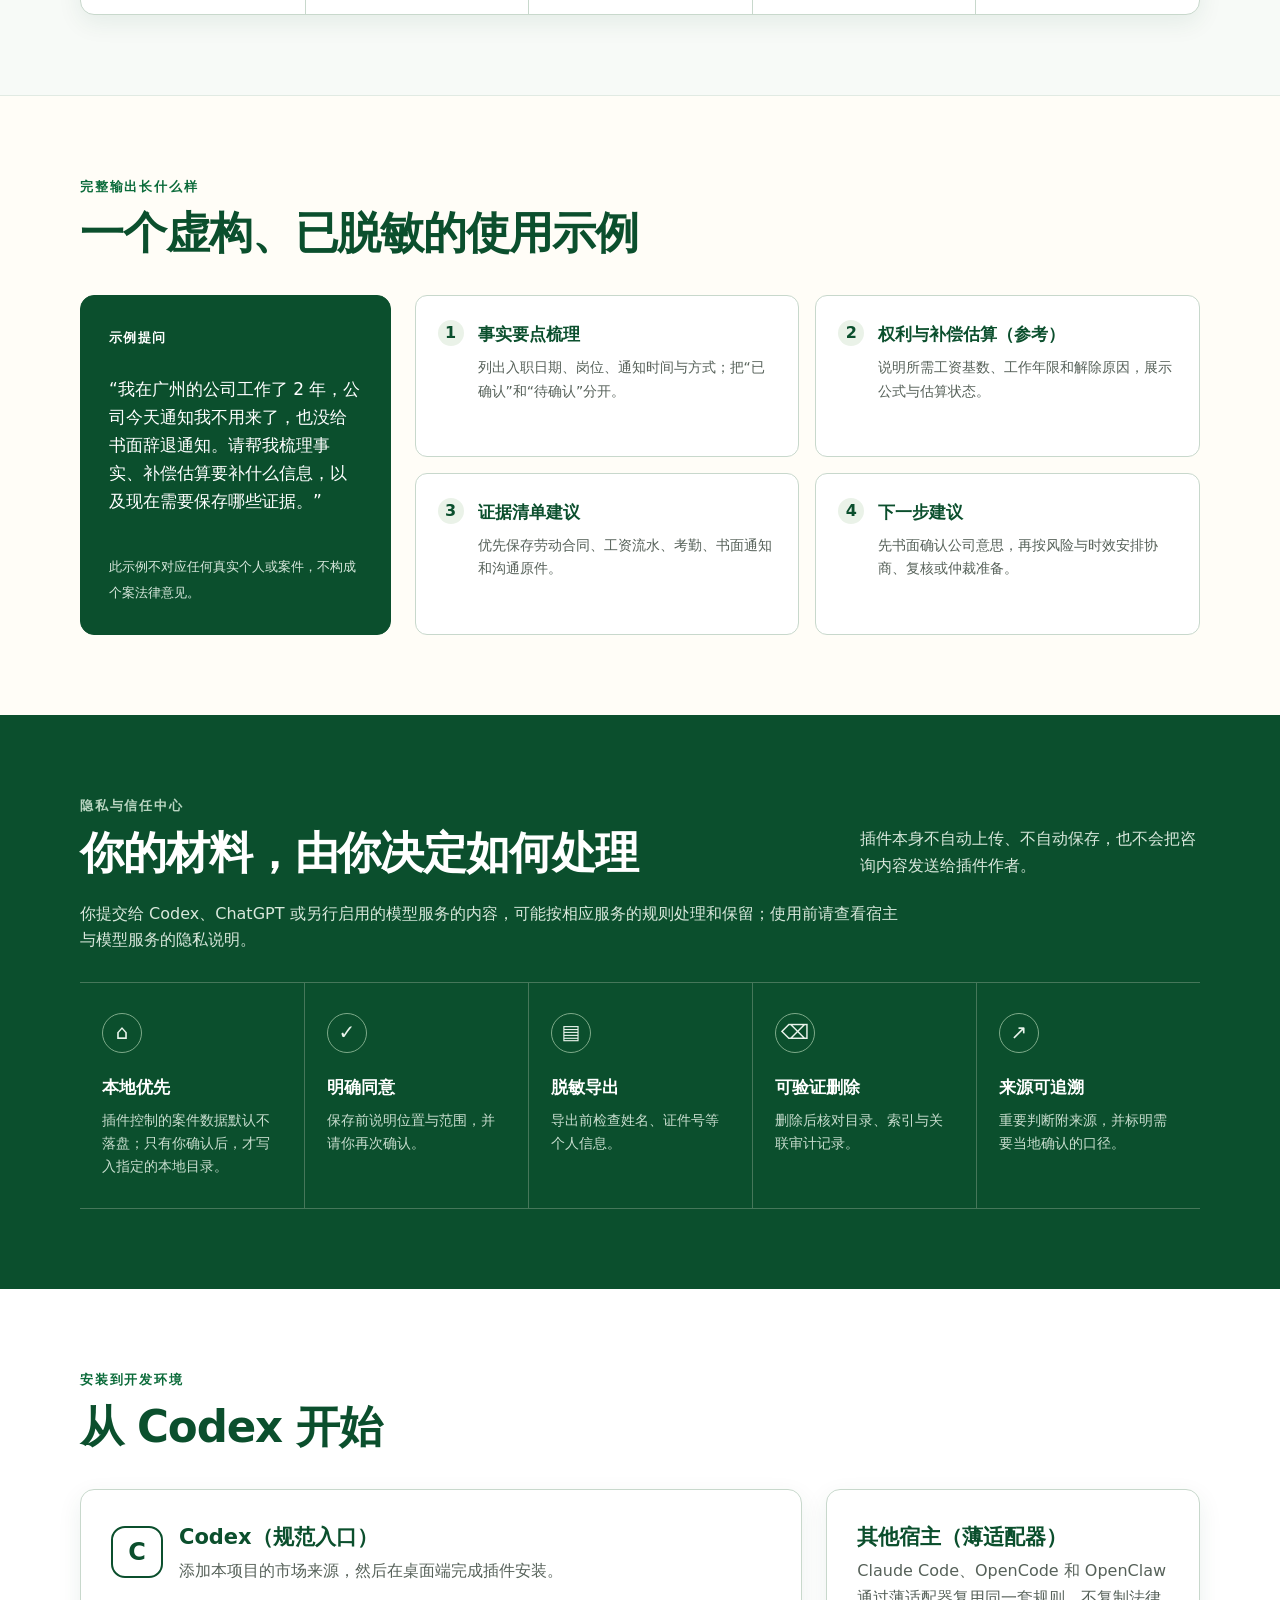
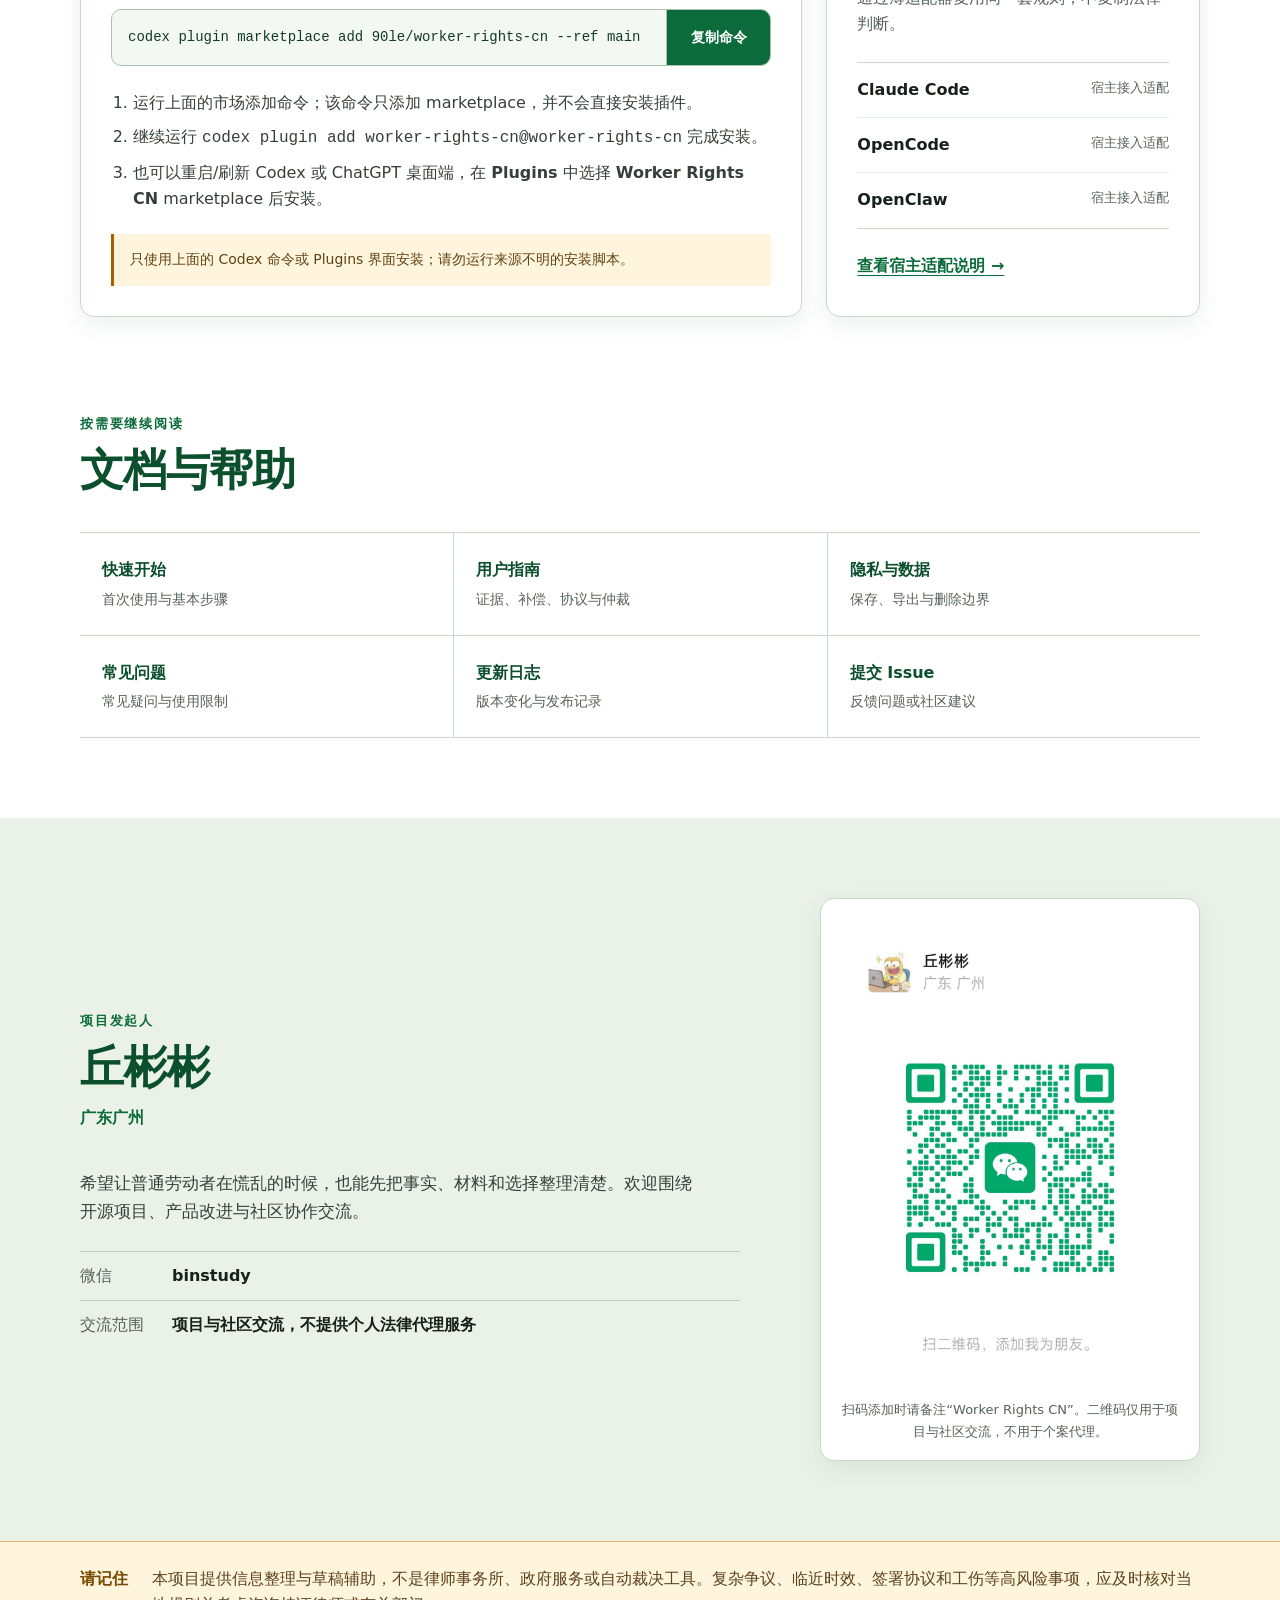
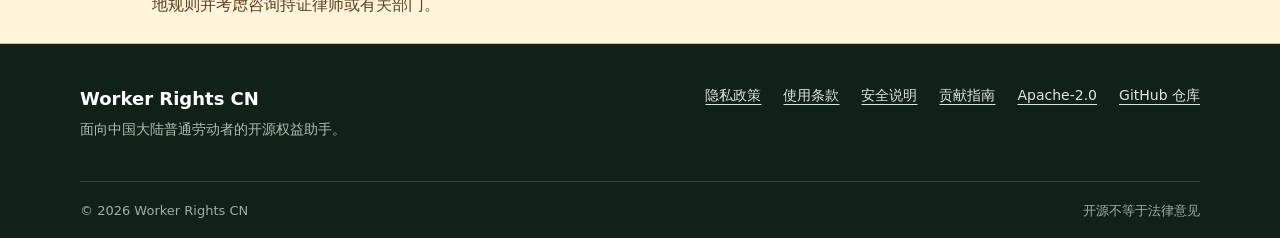
==== commit 7c495e12: "docs: add verified Codex install command" ====
--- a/site/index.html
+++ b/site/index.html
@@ -141,10 +141,10 @@
             </div>
             <ol>
               <li>运行上面的市场添加命令；该命令只添加 marketplace，并不会直接安装插件。</li>
-              <li>重启 Codex 或 ChatGPT 桌面端，打开 <strong>Plugins</strong>。</li>
-              <li>选择 <strong>Worker Rights CN</strong> marketplace，再安装插件。</li>
+              <li>继续运行 <code>codex plugin add worker-rights-cn@worker-rights-cn</code> 完成安装。</li>
+              <li>也可以重启/刷新 Codex 或 ChatGPT 桌面端，在 <strong>Plugins</strong> 中选择 <strong>Worker Rights CN</strong> marketplace 后安装。</li>
             </ol>
-            <p class="install-warning">仓库目前不提供独立安装命令。请勿把来源不明的脚本当作插件安装方式。</p>
+            <p class="install-warning">只使用上面的 Codex 命令或 Plugins 界面安装；请勿运行来源不明的安装脚本。</p>
           </article>
           <div class="adapter-panel">
             <h3>其他宿主（薄适配器）</h3>
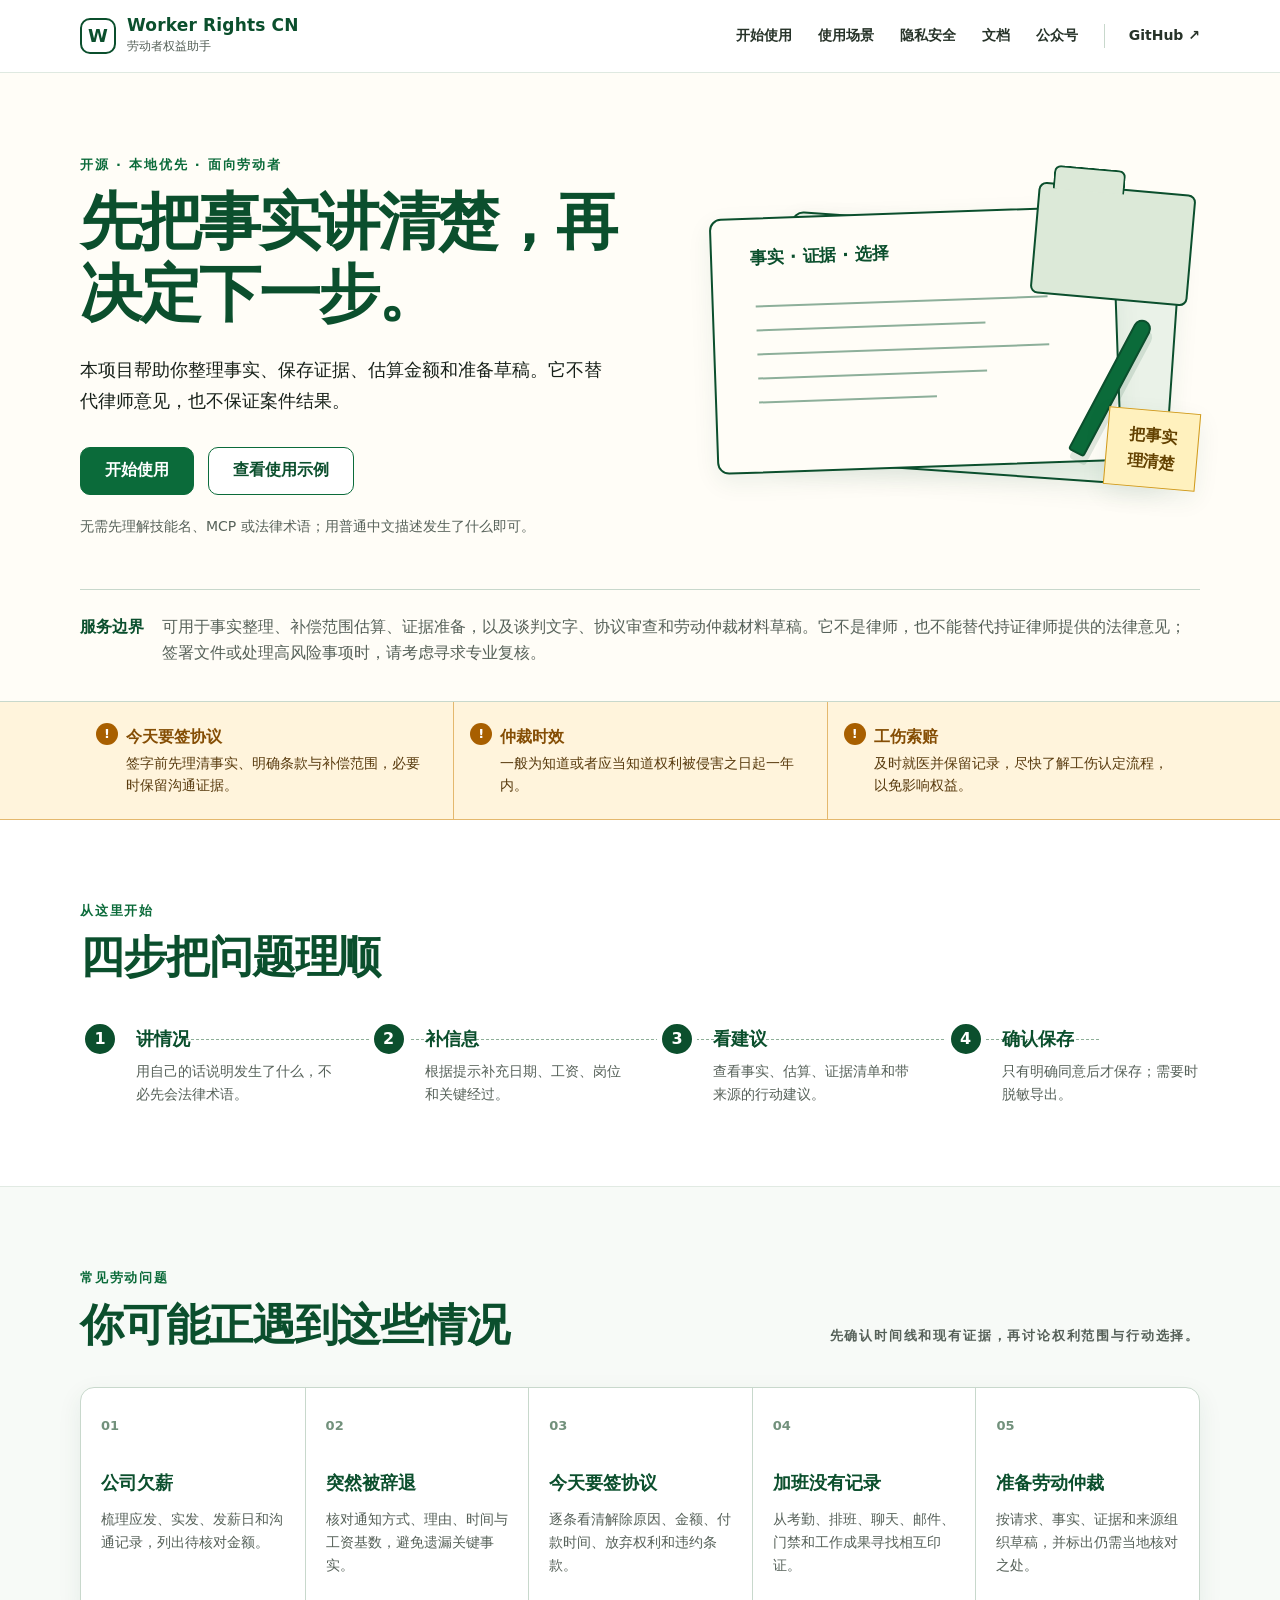
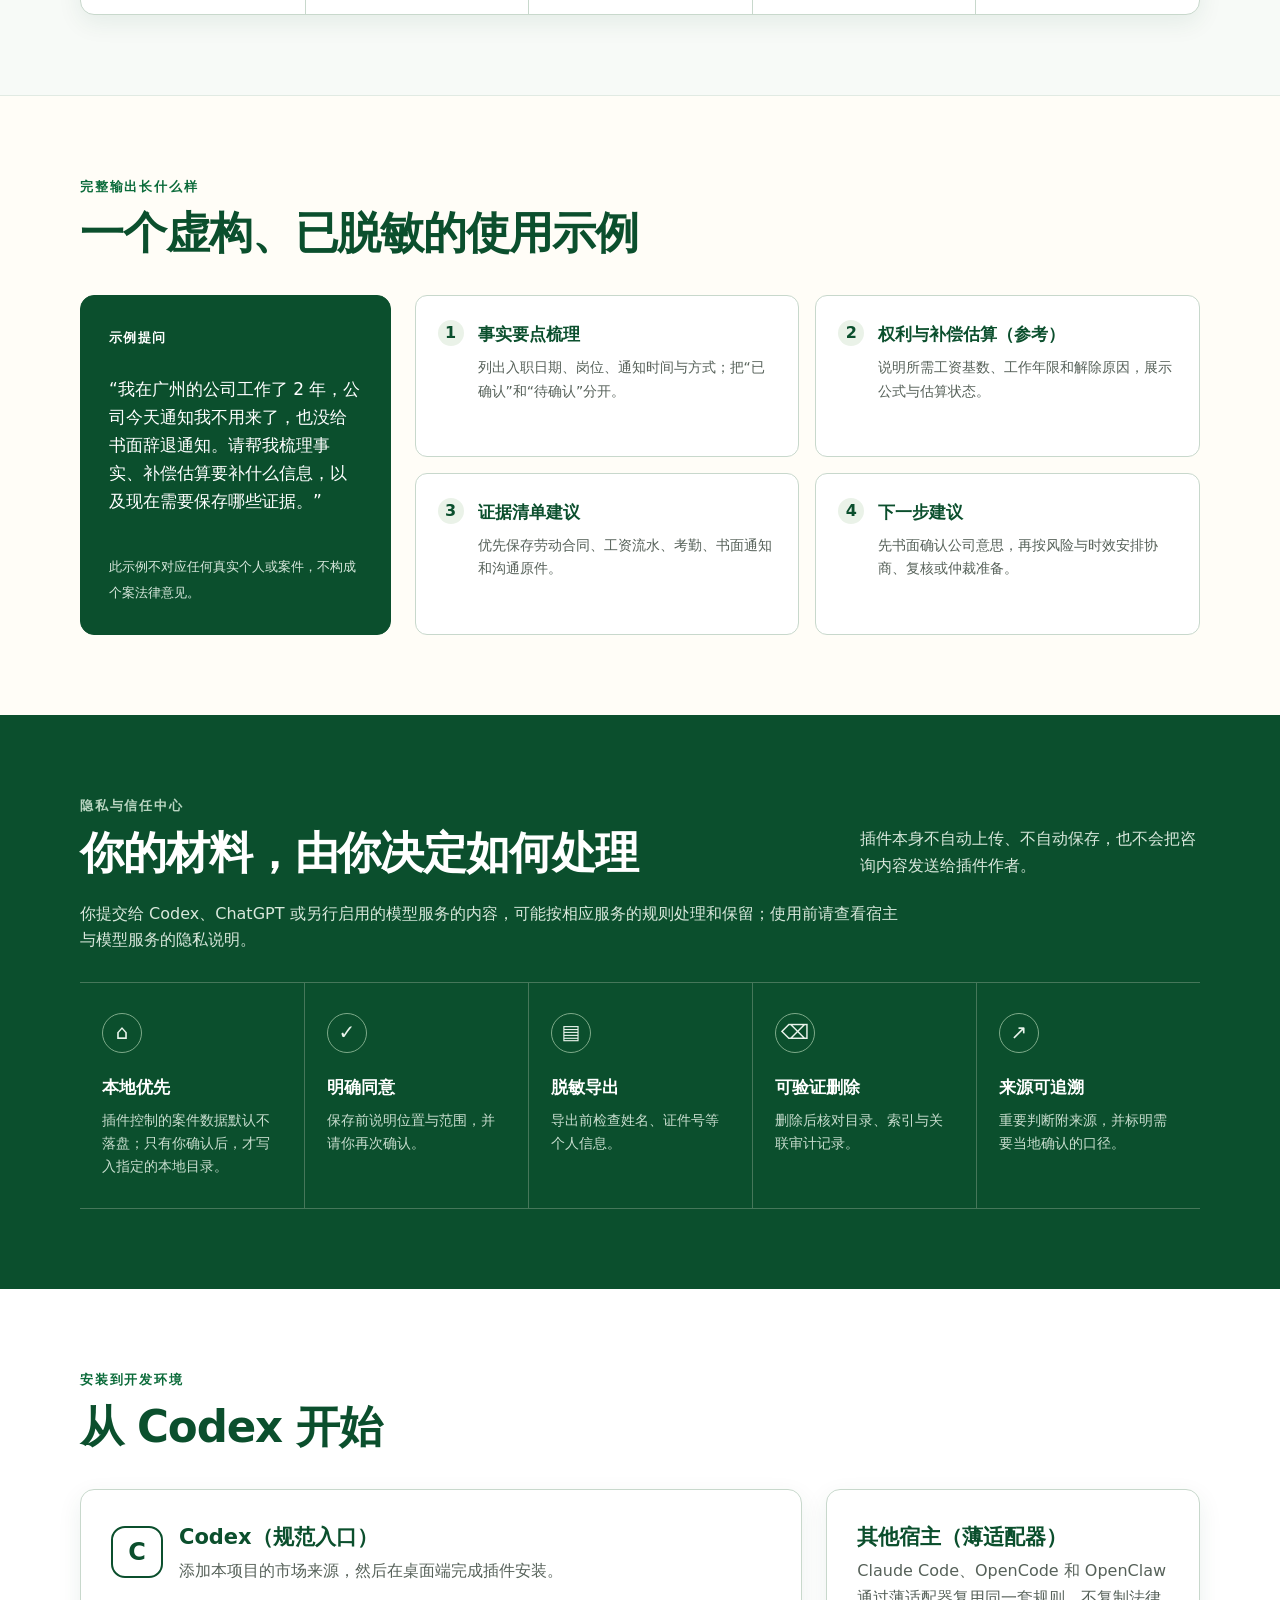
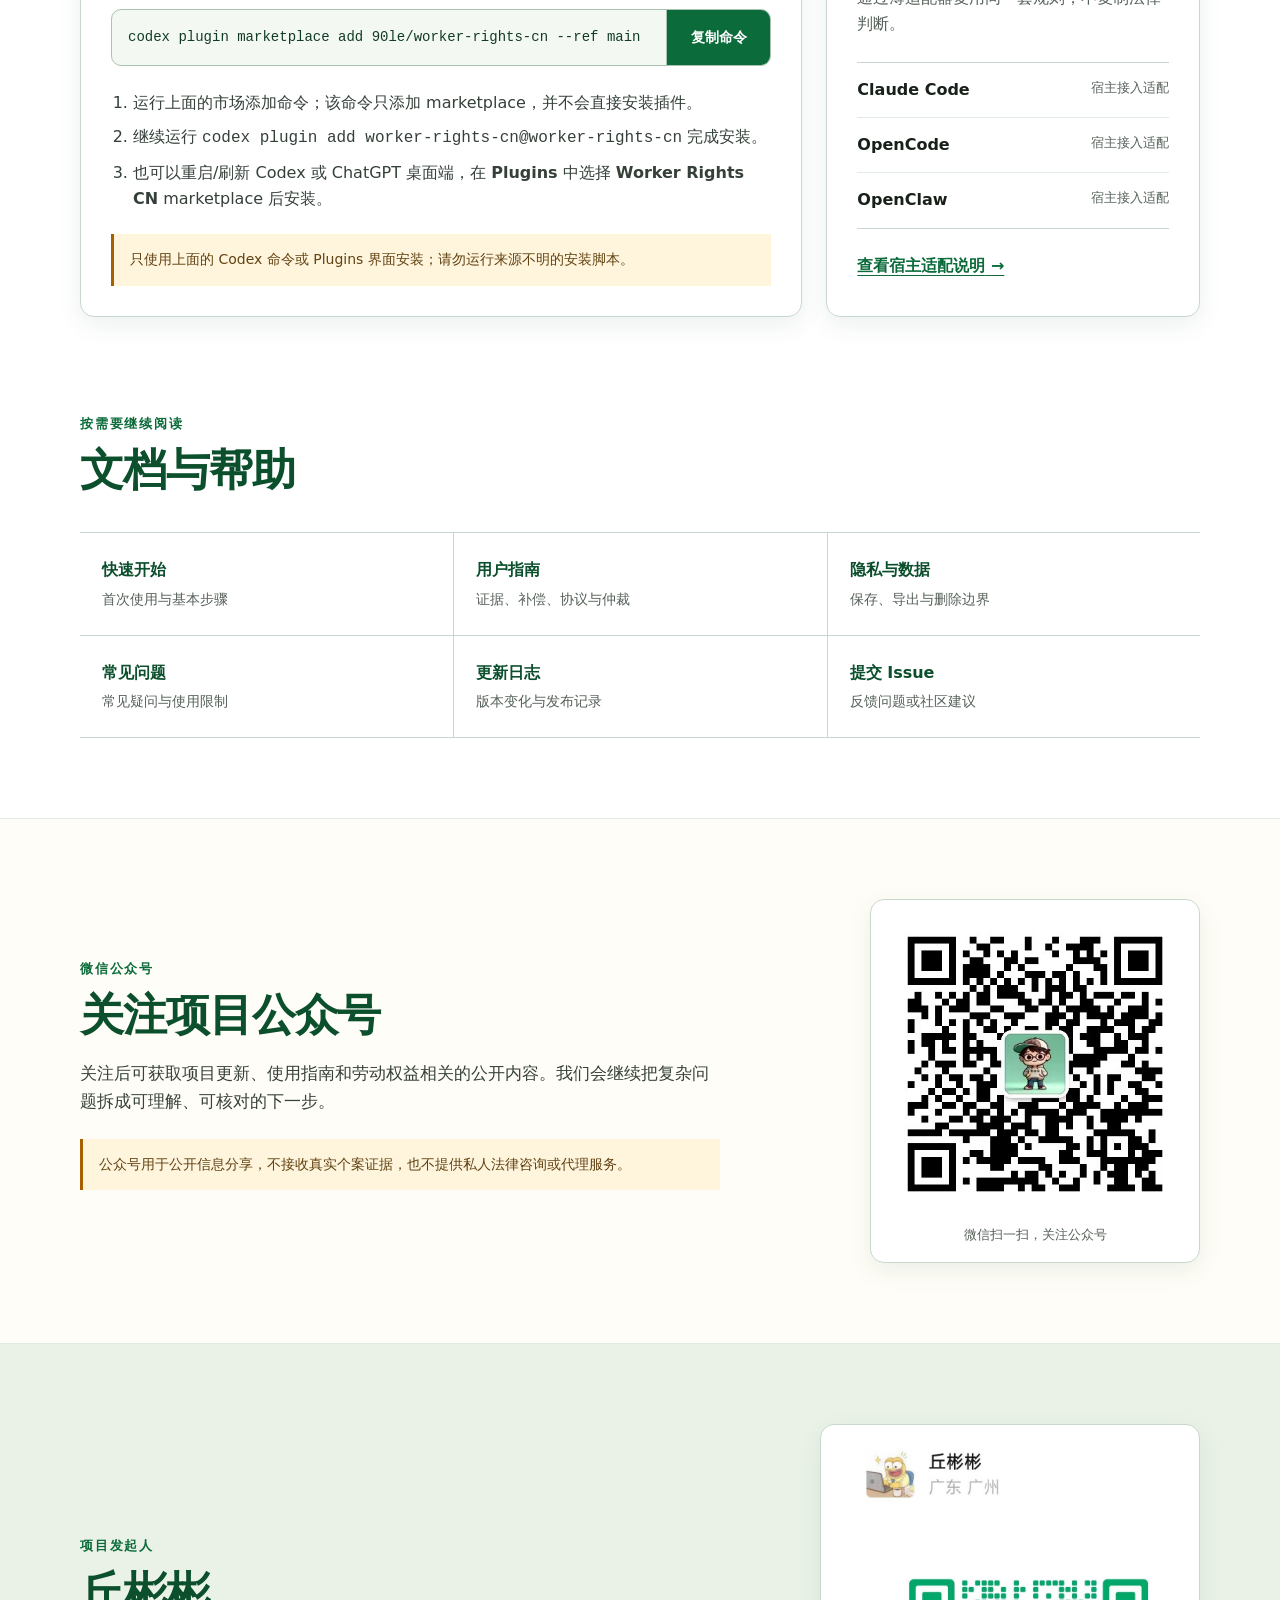
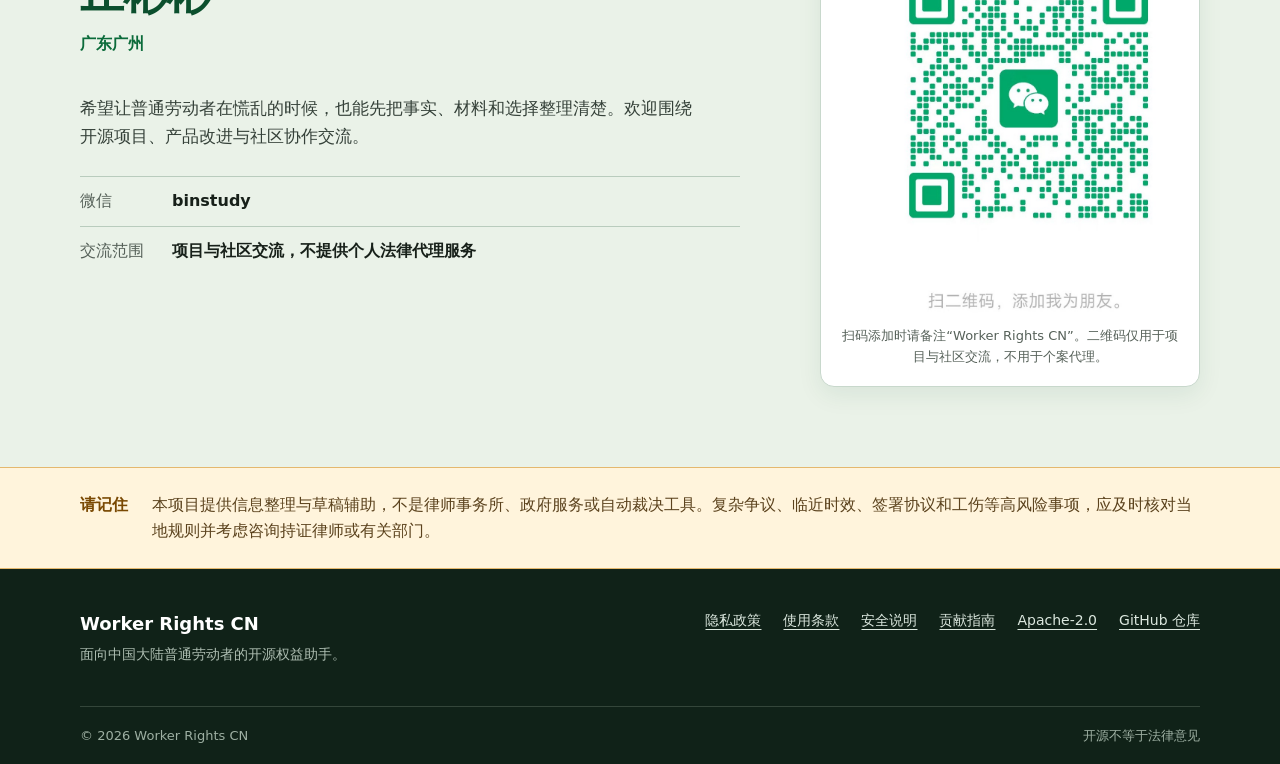
==== commit 60e4ed70: "Add official account QR section" ====
--- a/site/index.html
+++ b/site/index.html
@@ -28,6 +28,7 @@
         <a href="#scenarios">使用场景</a>
         <a href="#privacy">隐私安全</a>
         <a href="#docs">文档</a>
+        <a href="#official-account">公众号</a>
         <a class="github-link" href="https://github.com/90le/worker-rights-cn">GitHub<span aria-hidden="true"> ↗</span></a>
       </nav>
     </div>
@@ -170,6 +171,21 @@
       </div>
     </section>
 
+    <section class="section official-account" id="official-account" aria-labelledby="official-account-title">
+      <div class="shell official-account-layout">
+        <div class="official-account-copy">
+          <p class="project-label">微信公众号</p>
+          <h2 id="official-account-title">关注项目公众号</h2>
+          <p>关注后可获取项目更新、使用指南和劳动权益相关的公开内容。我们会继续把复杂问题拆成可理解、可核对的下一步。</p>
+          <p class="official-account-note">公众号用于公开信息分享，不接收真实个案证据，也不提供私人法律咨询或代理服务。</p>
+        </div>
+        <figure class="official-account-qr">
+          <img src="assets/official-account-qr.jpg" alt="Worker Rights CN 公众号二维码" width="430" height="430">
+          <figcaption>微信扫一扫，关注公众号</figcaption>
+        </figure>
+      </div>
+    </section>
+
     <section class="section author" aria-labelledby="author-title">
       <div class="shell author-layout">
         <div class="author-copy">
@@ -180,7 +196,7 @@
           <dl><div><dt>微信</dt><dd>binstudy</dd></div><div><dt>交流范围</dt><dd>项目与社区交流，不提供个人法律代理服务</dd></div></dl>
         </div>
         <figure class="author-contact">
-          <img class="author-image" src="assets/author-wechat.jpg" alt="丘彬彬的微信联系二维码" width="860" height="1160">
+          <img class="author-image" src="assets/author-wechat.jpg" alt="丘彬彬的微信联系二维码" width="788" height="1260">
           <figcaption>扫码添加时请备注“Worker Rights CN”。二维码仅用于项目与社区交流，不用于个案代理。</figcaption>
         </figure>
       </div>
--- a/site/styles.css
+++ b/site/styles.css
@@ -145,6 +145,15 @@
 .doc-links strong { color: var(--green-900); }
 .doc-links span { margin-top: 4px; color: var(--muted); font-size: 14px; }
 
+.official-account { border-block: 1px solid #e1eae3; background: var(--paper); }
+.official-account-layout { display: grid; grid-template-columns: 1fr 330px; align-items: center; gap: 100px; }
+.official-account h2 { margin: 0; color: var(--green-900); font-size: clamp(30px, 3.4vw, 44px); line-height: 1.2; letter-spacing: -.025em; }
+.official-account-copy > p:not(.project-label) { max-width: 640px; color: #354139; font-size: 17px; }
+.official-account-note { margin-top: 24px; padding: 14px 16px; border-left: 3px solid var(--amber); background: var(--amber-pale); color: #614313 !important; font-size: 14px !important; }
+.official-account-qr { width: 100%; margin: 0; padding: 16px; border: 1px solid var(--border); border-radius: 14px; background: var(--white); box-shadow: var(--shadow); }
+.official-account-qr img { width: 100%; height: auto; }
+.official-account-qr figcaption { margin-top: 12px; color: var(--muted); font-size: 13px; text-align: center; }
+
 .author { background: var(--green-100); }
 .author-layout { display: grid; grid-template-columns: 1fr 380px; align-items: center; gap: 80px; }
 .location { display: inline-block; margin: 12px 0 20px; color: var(--green-700); font-weight: 750; }
@@ -185,6 +194,7 @@
   .trust-rail article:not(:nth-child(3n + 1)) { border-left: 1px solid #46775a; }
   .trust-rail article:nth-child(-n + 3) { border-bottom: 1px solid #46775a; }
   .install-layout { grid-template-columns: 1fr; }
+  .official-account-layout { gap: 48px; }
 }
 
 @media (max-width: 767px) {
@@ -230,6 +240,8 @@
   .doc-links { grid-template-columns: 1fr; }
   .doc-links a, .doc-links a:nth-child(-n + 3), .doc-links a:not(:nth-child(3n + 1)) { border-right: 0; border-bottom: 1px solid var(--border); border-left: 0; }
   .doc-links a:last-child { border-bottom: 0; }
+  .official-account-layout { grid-template-columns: 1fr; gap: 36px; }
+  .official-account-qr { max-width: 360px; margin-inline: auto; }
   .author-layout { grid-template-columns: 1fr; gap: 36px; }
   .author-contact { width: 100%; max-width: 420px; margin-inline: auto; }
   .author-image { max-height: none; }
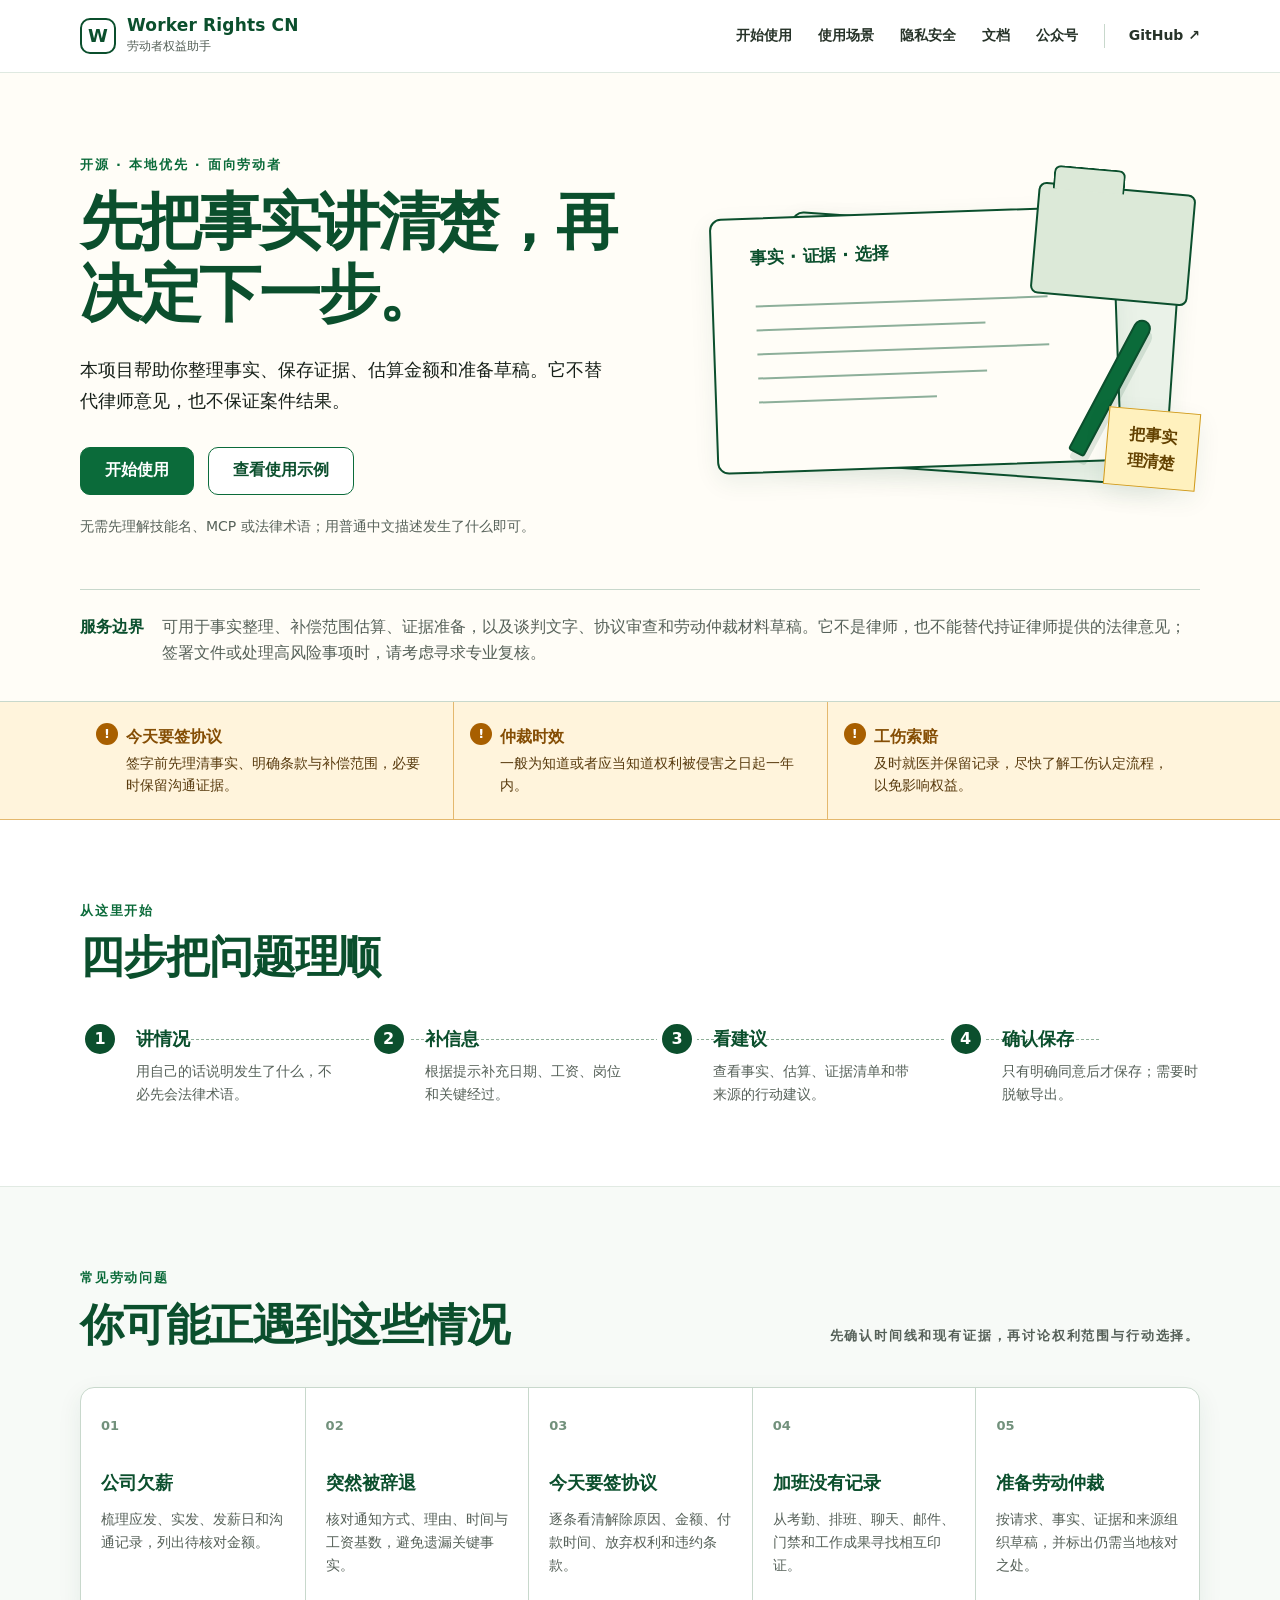
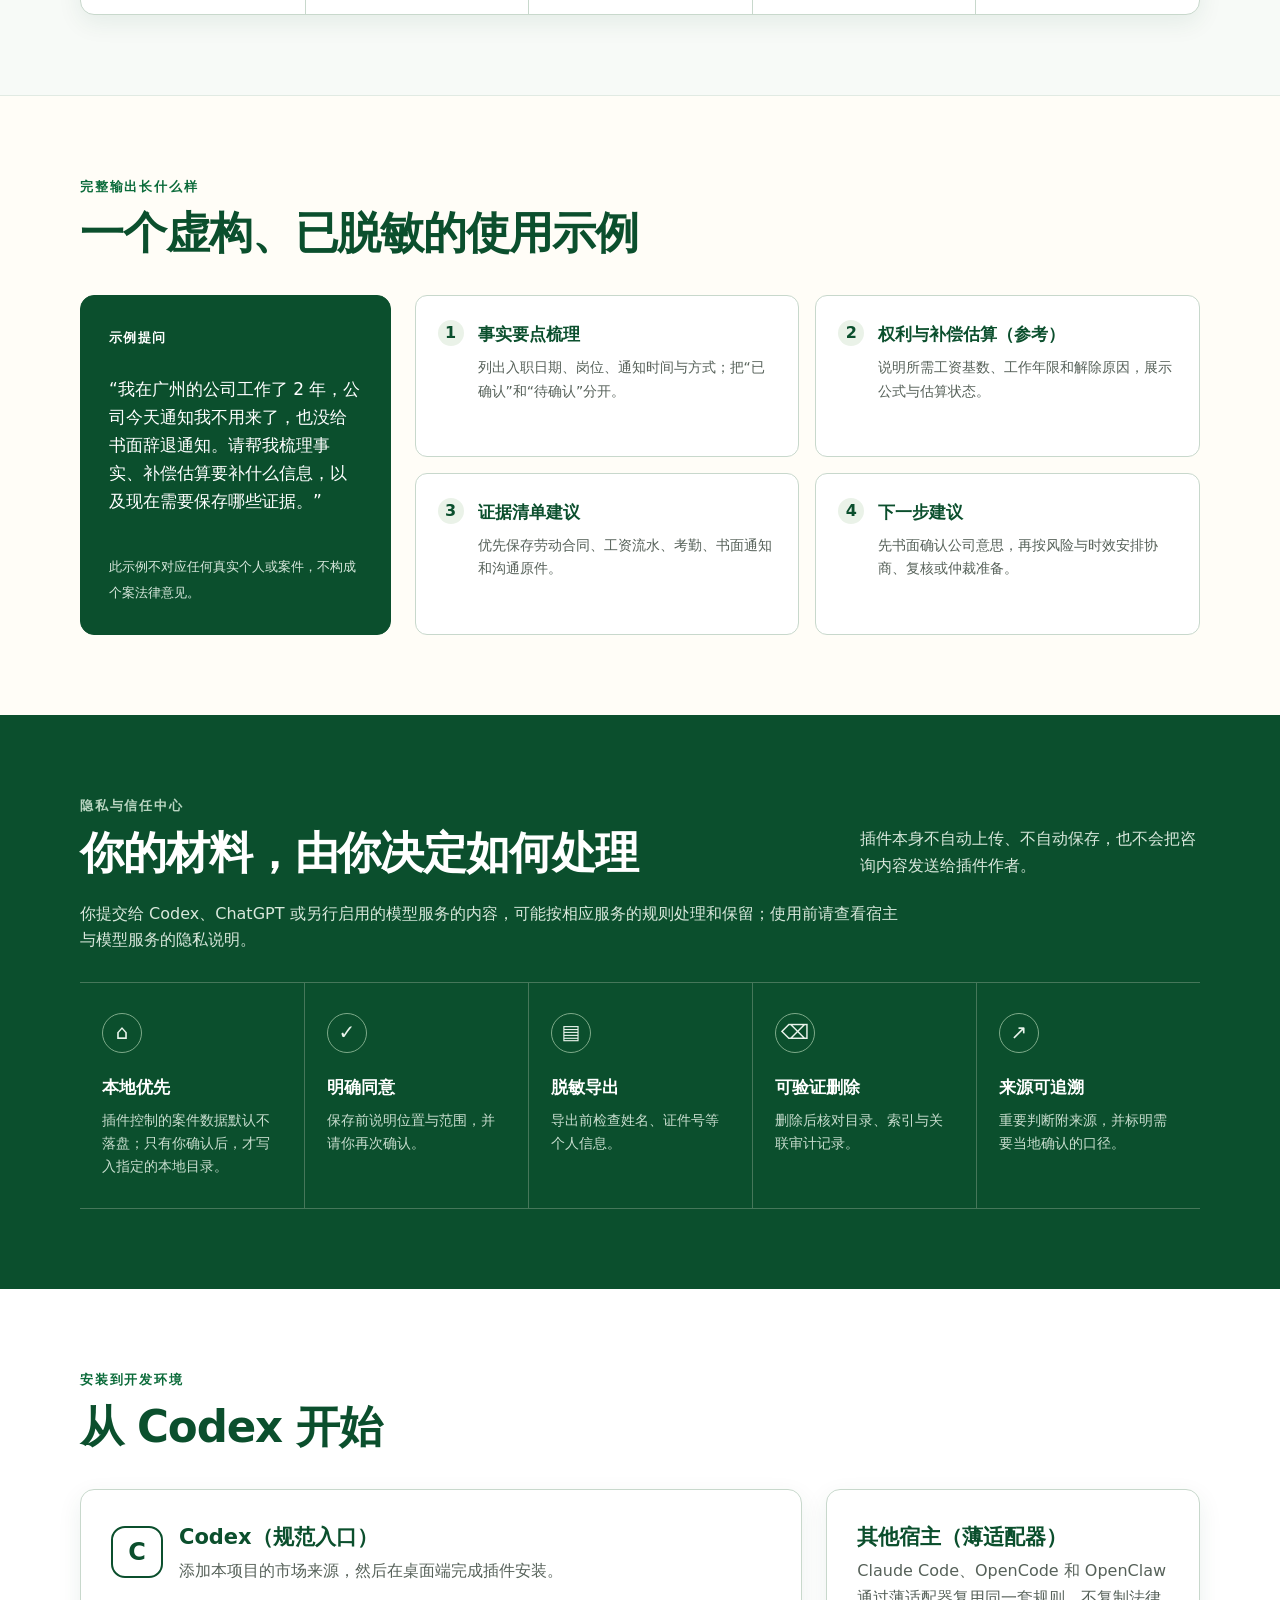
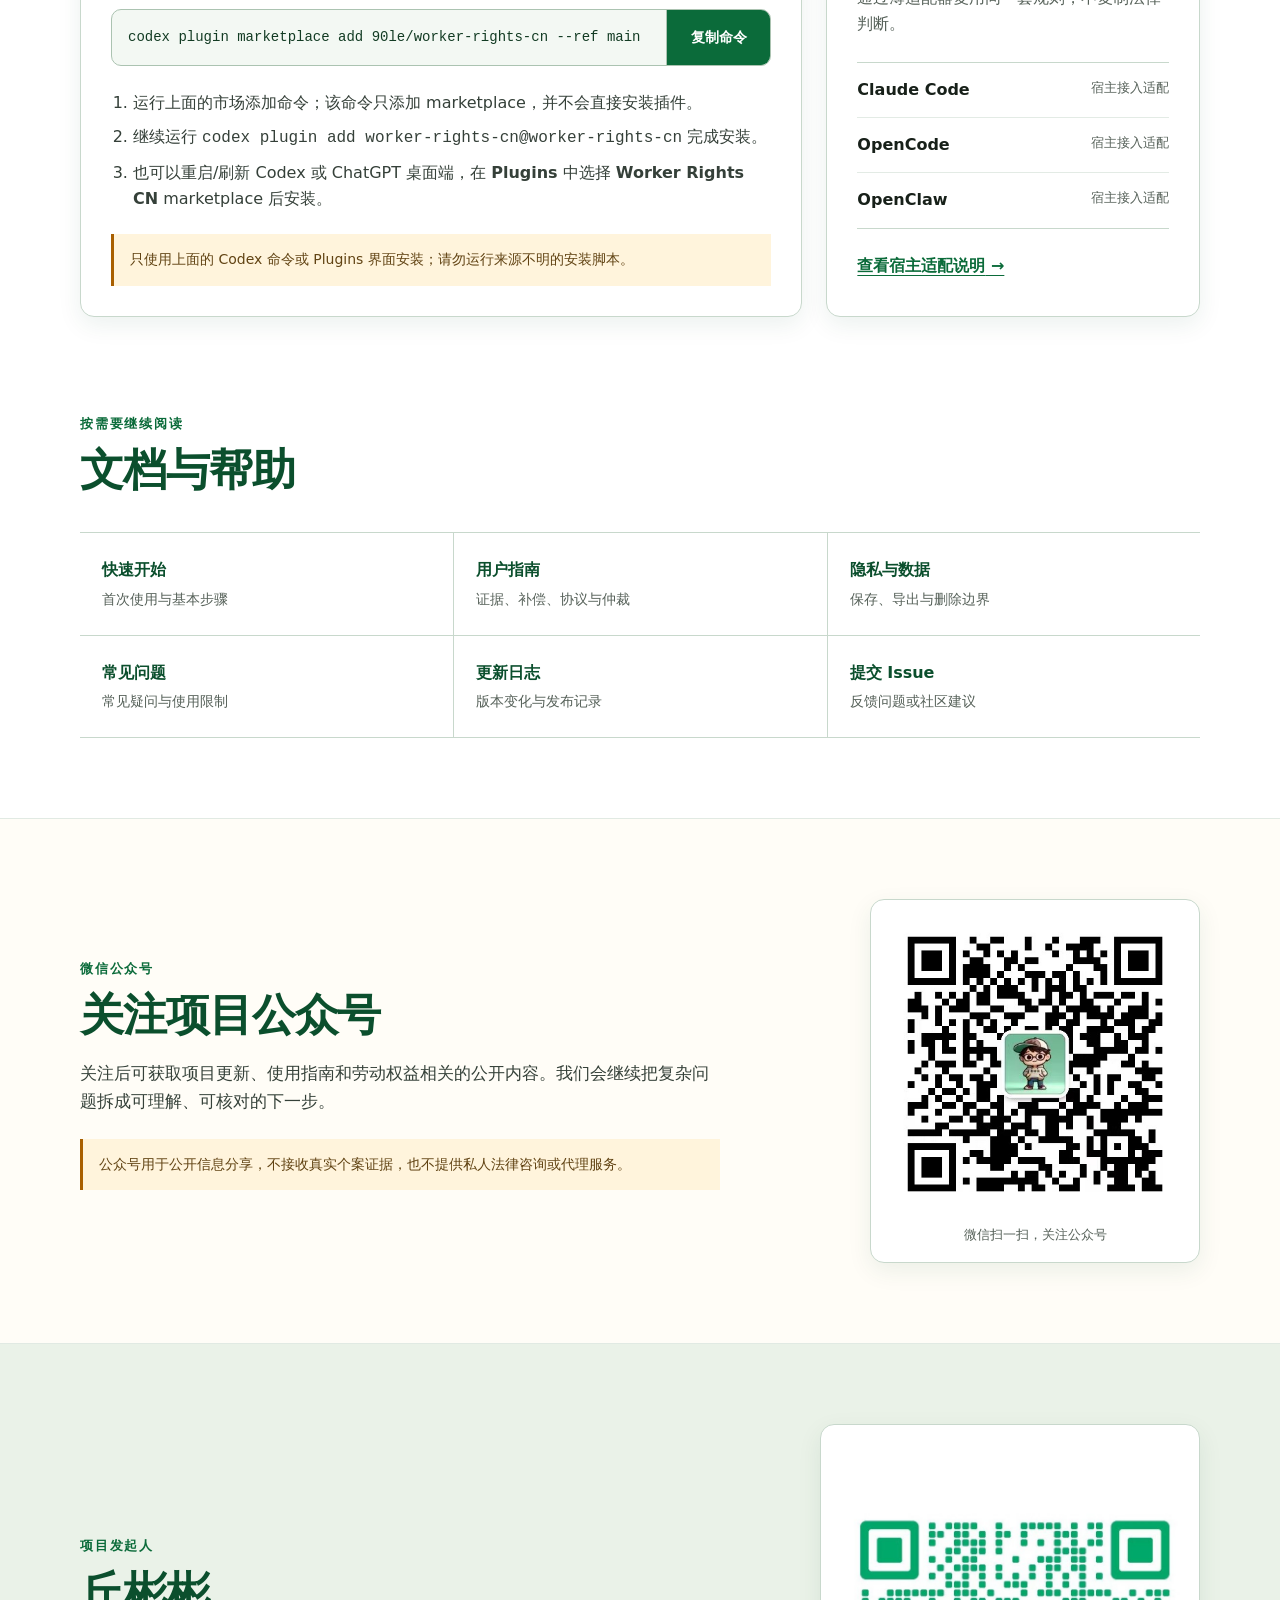
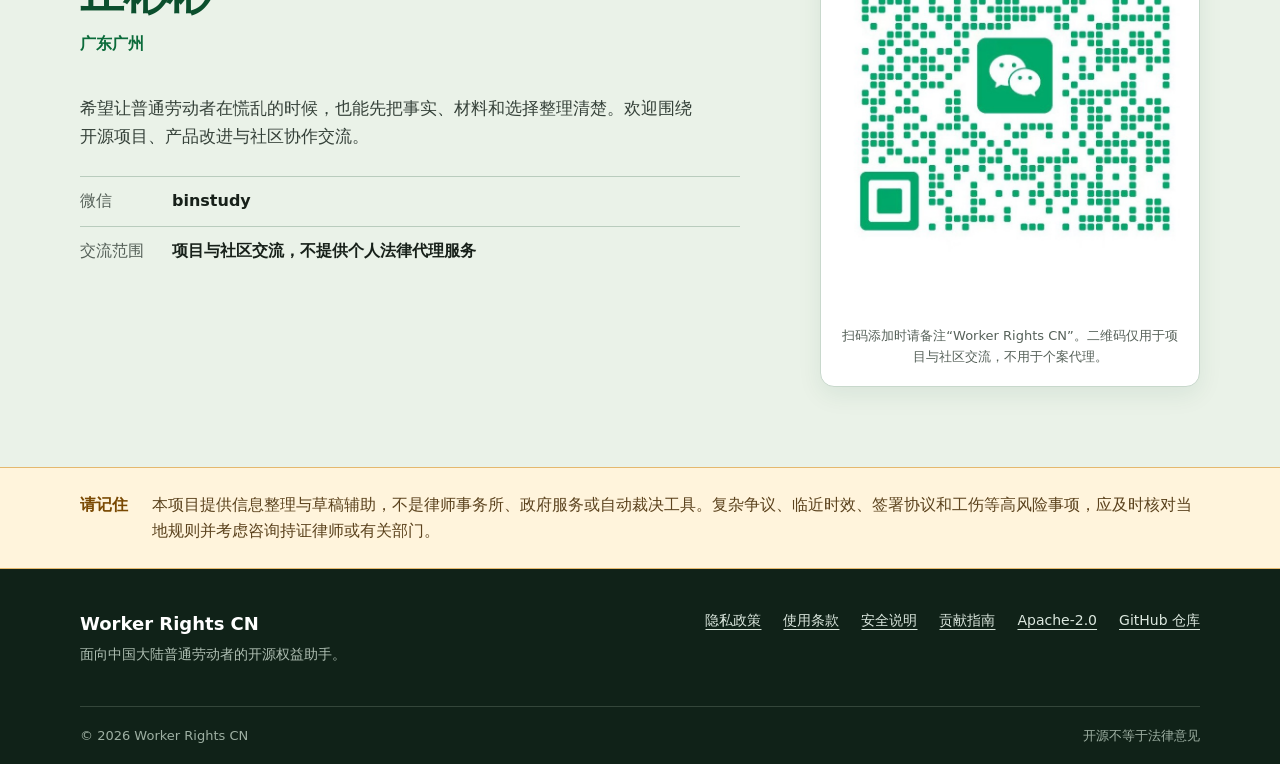
==== commit 8d11f4e8: "Compact mobile WeChat QR layout" ====
--- a/site/index.html
+++ b/site/index.html
@@ -196,7 +196,7 @@
           <dl><div><dt>微信</dt><dd>binstudy</dd></div><div><dt>交流范围</dt><dd>项目与社区交流，不提供个人法律代理服务</dd></div></dl>
         </div>
         <figure class="author-contact">
-          <img class="author-image" src="assets/author-wechat.jpg" alt="丘彬彬的微信联系二维码" width="788" height="1260">
+          <img class="author-image" src="assets/author-wechat.jpg" alt="丘彬彬的微信联系二维码" width="708" height="720">
           <figcaption>扫码添加时请备注“Worker Rights CN”。二维码仅用于项目与社区交流，不用于个案代理。</figcaption>
         </figure>
       </div>
--- a/site/styles.css
+++ b/site/styles.css
@@ -244,7 +244,7 @@
   .official-account-qr { max-width: 360px; margin-inline: auto; }
   .author-layout { grid-template-columns: 1fr; gap: 36px; }
   .author-contact { width: 100%; max-width: 420px; margin-inline: auto; }
-  .author-image { max-height: none; }
+  .author-image { max-height: 420px; }
   .closing-boundary .shell, .footer-top, .footer-bottom { display: block; }
   .closing-boundary p { margin-top: 6px; }
   .footer-top nav { justify-content: flex-start; margin-top: 24px; }
